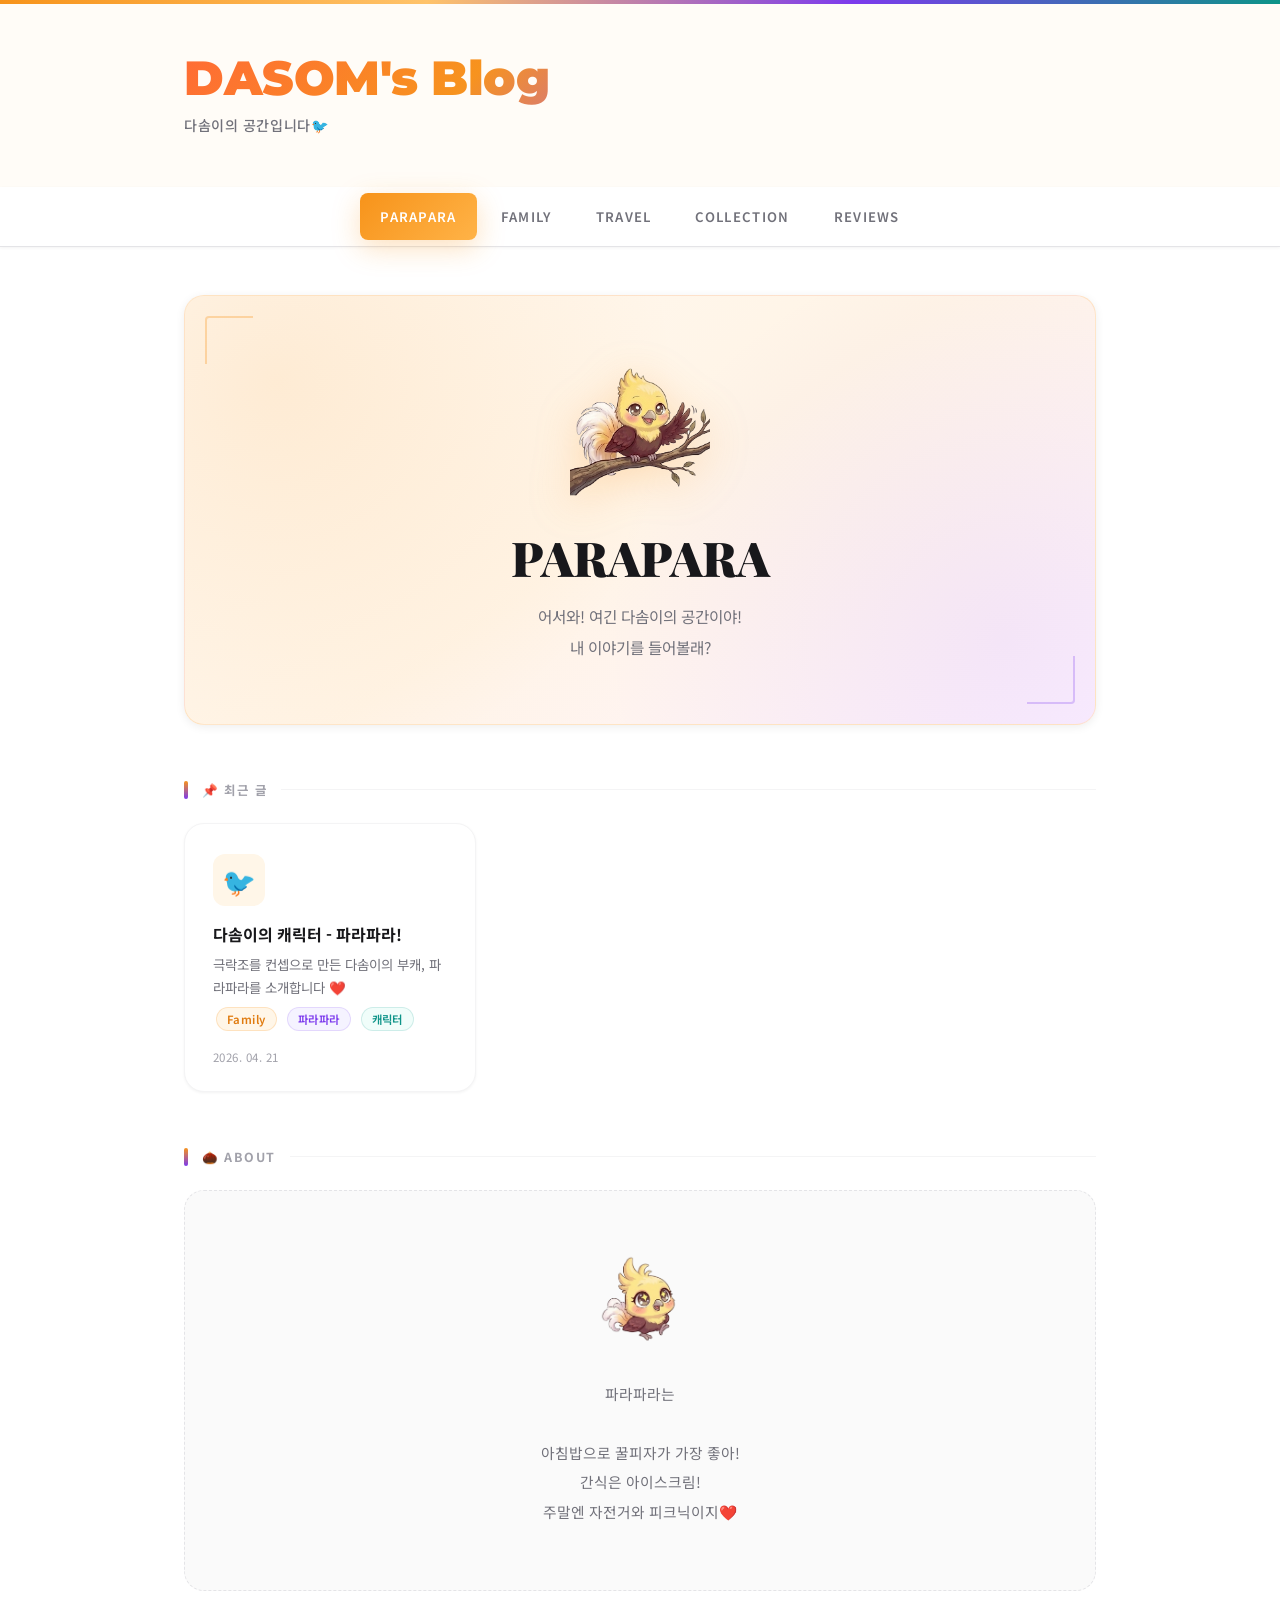
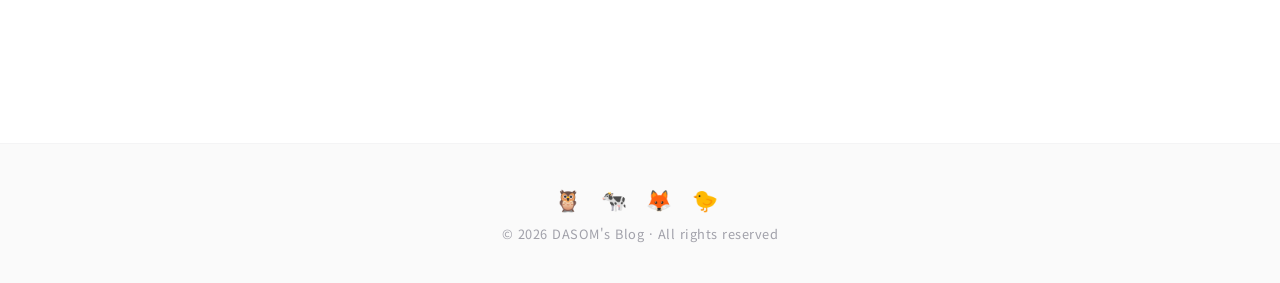
==== index.html @ f9f61c28 "Add files via upload" ====
<!DOCTYPE html>
<html lang="ko">
<head>
  <meta charset="UTF-8" />
  <meta name="viewport" content="width=device-width, initial-scale=1.0" />
  <title>PARAPARA — DASOM's Blog</title>
  <link rel="stylesheet" href="style.css" />
  <style>
    /* 코너 장식 애니메이션 */
    @keyframes cornerTL {
      from { top: calc(50% - 24px); left: calc(50% - 24px); opacity: 0; }
      10% { opacity: 1; }
      to   { top: 20px; left: 20px; opacity: 1; }
    }
    @keyframes cornerBR {
      from { bottom: calc(50% - 24px); right: calc(50% - 24px); opacity: 0; }
      10% { opacity: 1; }
      to   { bottom: 20px; right: 20px; opacity: 1; }
    }

    /* 콘텐츠 페이드인 */
    @keyframes heroFadeIn {
      from { opacity: 0; transform: translateY(14px); }
      to   { opacity: 1; transform: translateY(0); }
    }

    /* 좌상단 코너 오버라이드 */
    .hero::after {
      animation: cornerTL 0.9s cubic-bezier(.4,0,.2,1) forwards;
    }

    /* 우하단 코너 오버라이드 */
    .hero-corner-br {
      animation: cornerBR 0.9s cubic-bezier(.4,0,.2,1) forwards;
    }

    /* 콘텐츠 래퍼 */
    .hero-content {
      opacity: 0;
      animation: heroFadeIn 0.7s ease forwards;
      animation-delay: 1s;
      position: relative;
      z-index: 1;
    }
  </style>
</head>
<body>

  <header>
    <div class="header-inner">
      <div class="header-text">
        <div class="site-title">DASOM's Blog</div>
        <div class="site-subtitle">다솜이의 공간입니다🐦</div>
      </div>
    </div>
  </header>

  <nav>
    <ul>
      <li><a href="index.html" class="active">PARAPARA</a></li>
      <li><a href="family.html">Family</a></li>
      <li><a href="travel.html">Travel</a></li>
      <li><a href="collection.html">Collection</a></li>
      <li><a href="reviews.html">Reviews</a></li>
    </ul>
  </nav>

  <div class="page-wrap">

    <div class="deco-strip">✦ ✦ ✦ ✦ ✦</div>

    <div class="hero"><div class="hero-corner-br"></div>
      <div class="hero-content">
        <div class="hero-icon"><img src="dasom.png" alt="다솜" style="width:140px;height:auto;object-fit:contain;" /></div>
        <h1>PARAPARA</h1>
        <p>
          어서와! 여긴 다솜이의 공간이야!<br />
          내 이야기를 들어볼래?
        </p>
      </div>
    </div>

    <!-- Recent Posts -->
    <div class="section-title">📌 최근 글</div>
    <div class="card-grid">
      <a href="posts/parapara-character.html" style="text-decoration:none;color:inherit;">
        <div class="card">
          <div class="card-icon">🐦</div>
          <h3>다솜이의 캐릭터 - 파라파라!</h3>
          <p>극락조를 컨셉으로 만든 다솜이의 부캐, 파라파라를 소개합니다 ❤️</p>
          <div>
            <span class="tag">Family</span>
            <span class="tag">파라파라</span>
            <span class="tag">캐릭터</span>
          </div>
          <div class="card-date">2026. 04. 21</div>
        </div>
      </a>


    </div>

    <!-- About -->
    <div class="section-title">🌰 About</div>
    <div class="empty-state">
      <div class="empty-icon"><img src="banjjak.png" alt="파라파라" style="width:80px;height:auto;object-fit:contain;" /></div>
      <p>
        파라파라는<br /><br />
        아침밥으로 꿀피자가 가장 좋아!<br />
        간식은 아이스크림!<br />
        주말엔 자전거와 피크닉이지❤️
      </p>
    </div>

  </div>

  <footer>
    <div class="footer-deco">🦉 🐄 🦊 🐤</div>
    © 2026 DASOM's Blog · All rights reserved
  </footer>

</body>
</html>
---- style.css ----
@import url('https://fonts.googleapis.com/css2?family=Noto+Sans+KR:wght@300;400;500;700;900&family=Montserrat:wght@700;900&family=Playfair+Display:wght@700;900&display=swap');

*, *::before, *::after { box-sizing: border-box; margin: 0; padding: 0; }

:root {
  --orange:      #f7931a;
  --orange-dk:   #e07b0f;
  --orange-lt:   #fff6e8;
  --orange-glow: rgba(247,147,26,.15);
  --purple:      #7c3aed;
  --purple-lt:   #f5f3ff;
  --teal:        #0d9488;
  --teal-lt:     #f0fdfa;
  --rose:        #f43f5e;
  --rose-lt:     #fff1f3;
  --blue:        #3b82f6;
  --blue-lt:     #eff6ff;

  --text:        #18181b;
  --text-2:      #3f3f46;
  --text-3:      #71717a;
  --text-4:      #a1a1aa;

  --bg:          #ffffff;
  --surface:     #fafafa;
  --surface-warm:#fffcf7;
  --border:      #e4e4e7;
  --border-lt:   #f4f4f5;

  --r:           20px;
  --r-sm:        12px;
  --r-xs:        8px;

  --sh-xs:  0 1px 3px rgba(0,0,0,.05);
  --sh-sm:  0 2px 10px rgba(0,0,0,.07);
  --sh-md:  0 8px 30px rgba(0,0,0,.09);
  --sh-lg:  0 24px 64px rgba(0,0,0,.11);
  --sh-or:  0 8px 28px rgba(247,147,26,.28);
}

html { scroll-behavior: smooth; }

body {
  font-family: 'Noto Sans KR', sans-serif;
  background: var(--bg);
  color: var(--text);
  min-height: 100vh;
  -webkit-font-smoothing: antialiased;
}

/* ══════════════════════════════════════
   HEADER
══════════════════════════════════════ */
header {
  background: var(--surface-warm);
  padding: 0;
  position: relative;
  overflow: hidden;
}

/* 상단 얇은 그라디언트 바 */
header::before {
  content: '';
  display: block;
  height: 4px;
  background: linear-gradient(90deg, var(--orange), #ffc36a, var(--purple), var(--teal));
}

.header-inner {
  max-width: 960px;
  margin: 0 auto;
  padding: 48px 24px 52px;
  display: flex;
  align-items: center;
  justify-content: space-between;
  gap: 32px;
  position: relative;
}

/* 헤더 배경 이미지 */
.header-img {
  position: absolute;
  right: 32px;
  top: 50%;
  transform: translateY(-50%);
  height: 120px;
  width: auto;
  opacity: .55;
  pointer-events: none;
  border-radius: 8px;
  object-fit: contain;
}

.header-text { z-index: 1; }

@keyframes gradientSweep {
  0%   { background-position: 0% 50%; }
  50%  { background-position: 100% 50%; }
  100% { background-position: 0% 50%; }
}

.site-title {
  font-family: 'Montserrat', 'Noto Sans KR', sans-serif;
  font-size: clamp(1.9rem, 4.5vw, 3rem);
  font-weight: 900;
  letter-spacing: -.01em;
  line-height: 1.1;
  background: linear-gradient(135deg, #ff6b35, #f7931e, #a855f7, #ec4899, #ff6b35);
  background-size: 300% 300%;
  -webkit-background-clip: text;
  -webkit-text-fill-color: transparent;
  background-clip: text;
  animation: gradientSweep 10s ease infinite;
}

.site-title span {
  background: inherit;
  -webkit-background-clip: text;
  -webkit-text-fill-color: transparent;
  background-clip: text;
}

.site-subtitle {
  font-size: .88rem;
  font-weight: 500;
  color: var(--text-3);
  margin-top: 10px;
  letter-spacing: .04em;
  font-style: normal;
}

.header-badge {
  display: flex;
  align-items: center;
  gap: 8px;
  background: var(--orange-lt);
  border: 1.5px solid rgba(247,147,26,.25);
  border-radius: 40px;
  padding: 8px 18px;
  font-size: .8rem;
  font-weight: 700;
  color: var(--orange-dk);
  letter-spacing: .06em;
  white-space: nowrap;
  flex-shrink: 0;
  z-index: 1;
}

.header-deco { display: none; }

/* ══════════════════════════════════════
   NAV  ← 변경 없음
══════════════════════════════════════ */
nav {
  background: var(--bg);
  border-bottom: 1px solid var(--border);
  position: sticky;
  top: 0;
  z-index: 100;
  box-shadow: var(--sh-xs);
}

nav ul {
  list-style: none;
  display: flex;
  justify-content: center;
  flex-wrap: wrap;
  max-width: 960px;
  margin: 0 auto;
  padding: 0 12px;
  gap: 4px;
}

nav ul li a {
  display: block;
  padding: 14px 20px;
  text-decoration: none;
  font-size: .82rem;
  font-weight: 600;
  color: var(--text-3);
  letter-spacing: .10em;
  text-transform: uppercase;
  border-radius: var(--r-xs);
  margin: 6px 0;
  transition: color .2s, background .2s;
}

nav ul li a:hover {
  color: var(--orange);
  background: var(--orange-glow);
}

nav ul li a.active {
  color: #fff;
  background: linear-gradient(135deg, var(--orange), #ffb347);
  box-shadow: var(--sh-or);
}

/* ══════════════════════════════════════
   LAYOUT
══════════════════════════════════════ */
.page-wrap {
  max-width: 960px;
  margin: 0 auto;
  padding: 48px 24px 96px;
}

.deco-strip { display: none; }

/* ══════════════════════════════════════
   HERO
══════════════════════════════════════ */
.hero {
  border-radius: var(--r);
  padding: 64px 48px 60px;
  margin-bottom: 56px;
  text-align: center;
  position: relative;
  overflow: hidden;
  background: linear-gradient(145deg, #fff9f1 0%, #fff4e6 50%, #fef3ff 100%);
  border: 1px solid rgba(247,147,26,.18);
  box-shadow: var(--sh-sm);
}

.hero::before {
  content: '';
  position: absolute;
  inset: 0;
  background:
    radial-gradient(circle at 10% 20%, rgba(247,147,26,.12) 0%, transparent 45%),
    radial-gradient(circle at 90% 80%, rgba(124,58,237,.08) 0%, transparent 45%);
  pointer-events: none;
}

/* 좌상단 장식 선 */
.hero::after {
  content: '';
  position: absolute;
  top: 20px; left: 20px;
  width: 48px; height: 48px;
  border-top: 2px solid rgba(247,147,26,.3);
  border-left: 2px solid rgba(247,147,26,.3);
  border-radius: 4px 0 0 0;
}

.hero-corner-br {
  position: absolute;
  bottom: 20px; right: 20px;
  width: 48px; height: 48px;
  border-bottom: 2px solid rgba(124,58,237,.25);
  border-right: 2px solid rgba(124,58,237,.25);
  border-radius: 0 0 4px 0;
}

.hero-icon {
  font-size: 5.5rem;
  line-height: 1;
  margin-bottom: 20px;
  display: block;
  position: relative;
  z-index: 1;
  filter: drop-shadow(0 8px 20px rgba(247,147,26,.25));
}

.hero h1 {
  font-family: 'Playfair Display', 'Noto Sans KR', serif;
  font-size: clamp(2rem, 5vw, 3rem);
  font-weight: 900;
  color: var(--text);
  margin-bottom: 16px;
  line-height: 1.15;
  position: relative;
  z-index: 1;
}

.hero p {
  font-size: .98rem;
  color: var(--text-3);
  line-height: 2;
  max-width: 440px;
  margin: 0 auto;
  position: relative;
  z-index: 1;
}

/* ══════════════════════════════════════
   SECTION TITLE
══════════════════════════════════════ */
.section-title {
  font-size: .78rem;
  font-weight: 700;
  color: var(--text-4);
  letter-spacing: .14em;
  text-transform: uppercase;
  display: flex;
  align-items: center;
  gap: 14px;
  margin-bottom: 24px;
}

.section-title::before {
  content: '';
  width: 4px; height: 18px;
  background: linear-gradient(to bottom, var(--orange), var(--purple));
  border-radius: 4px;
  flex-shrink: 0;
}

.section-title::after {
  content: '';
  flex: 1;
  height: 1px;
  background: var(--border-lt);
}

/* ══════════════════════════════════════
   CARD GRID
══════════════════════════════════════ */
.card-grid {
  display: grid;
  grid-template-columns: repeat(auto-fill, minmax(272px, 1fr));
  gap: 18px;
  margin-bottom: 56px;
}

/* 카드 컬러 팔레트 */
.card-colors {
  --c1: var(--orange);   --c1-lt: var(--orange-lt);
  --c2: var(--purple);   --c2-lt: var(--purple-lt);
  --c3: var(--teal);     --c3-lt: var(--teal-lt);
  --c4: var(--blue);     --c4-lt: var(--blue-lt);
  --c5: var(--rose);     --c5-lt: var(--rose-lt);
}

.card {
  background: var(--bg);
  border-radius: var(--r);
  padding: 30px 28px 26px;
  border: 1px solid var(--border-lt);
  box-shadow: var(--sh-xs);
  transition: transform .28s cubic-bezier(.34,1.4,.64,1), box-shadow .28s;
  cursor: pointer;
  position: relative;
  overflow: hidden;
}

.card:hover {
  transform: translateY(-7px);
  box-shadow: var(--sh-md);
  border-color: var(--border);
}

/* 카드별 아이콘 배경 색상 */
.card:nth-child(1) .card-icon { background: var(--orange-lt); }
.card:nth-child(2) .card-icon { background: var(--purple-lt); }
.card:nth-child(3) .card-icon { background: var(--teal-lt); }
.card:nth-child(4) .card-icon { background: var(--blue-lt); }
.card:nth-child(5) .card-icon { background: var(--rose-lt); }
.card:nth-child(6) .card-icon { background: var(--orange-lt); }

.card-icon {
  font-size: 1.7rem;
  width: 52px; height: 52px;
  border-radius: var(--r-sm);
  display: flex;
  align-items: center;
  justify-content: center;
  margin-bottom: 18px;
  background: var(--surface);
  flex-shrink: 0;
}

.card h3 {
  font-size: 1rem;
  font-weight: 700;
  color: var(--text);
  margin-bottom: 8px;
  line-height: 1.3;
}

.card p {
  font-size: .84rem;
  color: var(--text-3);
  line-height: 1.75;
}

.card-date {
  font-size: .72rem;
  color: var(--text-4);
  margin-top: 18px;
  letter-spacing: .04em;
}

/* ══════════════════════════════════════
   TAGS
══════════════════════════════════════ */
.tag {
  display: inline-block;
  font-size: .71rem;
  font-weight: 600;
  padding: 3px 10px;
  border-radius: 20px;
  margin: 7px 3px 0;
  letter-spacing: .04em;
  border: 1px solid transparent;
}

.tag:nth-child(1) { background: var(--orange-lt); color: var(--orange-dk); border-color: rgba(247,147,26,.2); }
.tag:nth-child(2) { background: var(--purple-lt);  color: var(--purple);   border-color: rgba(124,58,237,.15); }
.tag:nth-child(3) { background: var(--teal-lt);    color: var(--teal);     border-color: rgba(13,148,136,.15); }
.tag:nth-child(4) { background: var(--blue-lt);    color: var(--blue);     border-color: rgba(59,130,246,.15); }

/* ══════════════════════════════════════
   EMPTY STATE
══════════════════════════════════════ */
.empty-state {
  background: var(--surface);
  border: 1.5px dashed var(--border);
  border-radius: var(--r);
  padding: 64px 32px;
  text-align: center;
  margin-bottom: 56px;
}

.empty-state .empty-icon {
  font-size: 3.8rem;
  display: block;
  margin-bottom: 16px;
}

.empty-state p {
  font-size: .92rem;
  color: var(--text-3);
  line-height: 2;
}

/* ══════════════════════════════════════
   GUESTBOOK
══════════════════════════════════════ */
.gb-stats {
  display: grid;
  grid-template-columns: repeat(3, 1fr);
  gap: 0;
  background: var(--bg);
  border: 1px solid var(--border-lt);
  border-radius: var(--r);
  margin-bottom: 32px;
  overflow: hidden;
  box-shadow: var(--sh-sm);
}

.gb-stat-item {
  padding: 28px 20px;
  text-align: center;
  border-right: 1px solid var(--border-lt);
  position: relative;
}

.gb-stat-item:last-child { border-right: none; }

.gb-stat-item::after {
  content: '';
  position: absolute;
  top: 0; left: 20%; right: 20%;
  height: 3px;
  border-radius: 0 0 4px 4px;
}

.gb-stat-item:nth-child(1)::after { background: var(--orange); }
.gb-stat-item:nth-child(2)::after { background: var(--purple); }
.gb-stat-item:nth-child(3)::after { background: var(--teal); }

.gb-stat-num {
  font-family: 'Montserrat', sans-serif;
  font-size: 2.4rem;
  font-weight: 900;
  color: var(--text);
  line-height: 1;
}

.gb-stat-label {
  font-size: .73rem;
  font-weight: 600;
  color: var(--text-4);
  margin-top: 6px;
  letter-spacing: .08em;
  text-transform: uppercase;
}

.gb-form {
  background: var(--bg);
  border-radius: var(--r);
  padding: 36px 40px;
  margin-bottom: 40px;
  border: 1px solid var(--border-lt);
  box-shadow: var(--sh-sm);
}

.gb-form h2 {
  font-size: 1.05rem;
  font-weight: 700;
  color: var(--text);
  margin-bottom: 24px;
  display: flex;
  align-items: center;
  gap: 10px;
}

.form-row {
  display: flex;
  gap: 16px;
  flex-wrap: wrap;
}

.form-row .form-group { flex: 1; min-width: 160px; }

.form-group {
  display: flex;
  flex-direction: column;
  gap: 6px;
  margin-bottom: 16px;
}

.form-group label {
  font-size: .74rem;
  font-weight: 700;
  color: var(--text-3);
  letter-spacing: .08em;
  text-transform: uppercase;
}

.form-group input,
.form-group textarea {
  background: var(--surface);
  border: 1.5px solid var(--border);
  border-radius: var(--r-sm);
  padding: 11px 16px;
  font-family: 'Noto Sans KR', sans-serif;
  font-size: .88rem;
  color: var(--text);
  outline: none;
  transition: border-color .2s, box-shadow .2s, background .2s;
  resize: vertical;
}

.form-group input:focus,
.form-group textarea:focus {
  border-color: var(--orange);
  background: var(--bg);
  box-shadow: 0 0 0 3px var(--orange-glow);
}

.btn {
  display: inline-flex;
  align-items: center;
  gap: 8px;
  background: var(--text);
  color: #fff;
  border: none;
  border-radius: var(--r-sm);
  padding: 12px 28px;
  font-family: 'Noto Sans KR', sans-serif;
  font-size: .86rem;
  font-weight: 700;
  cursor: pointer;
  letter-spacing: .04em;
  transition: background .2s, transform .15s, box-shadow .2s;
}

.btn:hover {
  background: var(--orange);
  box-shadow: var(--sh-or);
  transform: translateY(-2px);
}

.btn:active { transform: translateY(0); }

.gb-entries {
  display: flex;
  flex-direction: column;
  gap: 14px;
  margin-bottom: 48px;
}

.gb-entry {
  background: var(--bg);
  border: 1px solid var(--border-lt);
  border-radius: var(--r-sm);
  padding: 22px 26px;
  box-shadow: var(--sh-xs);
  transition: box-shadow .2s, border-color .2s;
}

.gb-entry:hover {
  box-shadow: var(--sh-sm);
  border-color: var(--border);
}

.gb-entry-header {
  display: flex;
  align-items: center;
  gap: 12px;
  margin-bottom: 12px;
}

.gb-avatar {
  width: 40px; height: 40px;
  border-radius: 50%;
  background: var(--surface);
  border: 1.5px solid var(--border-lt);
  display: flex; align-items: center; justify-content: center;
  font-size: 1.25rem;
  flex-shrink: 0;
}

.gb-name {
  font-weight: 700;
  font-size: .9rem;
  color: var(--text);
}

.gb-meta {
  font-size: .74rem;
  color: var(--text-4);
  margin-top: 2px;
}

.gb-entry-body {
  font-size: .89rem;
  color: var(--text-2);
  line-height: 1.85;
}

/* ══════════════════════════════════════
   FOOTER
══════════════════════════════════════ */
footer {
  background: var(--surface);
  border-top: 1px solid var(--border-lt);
  text-align: center;
  padding: 40px 20px;
  font-size: .8rem;
  color: var(--text-4);
  letter-spacing: .04em;
}

.footer-deco {
  font-size: 1.3rem;
  letter-spacing: .35em;
  margin-bottom: 10px;
  display: block;
}

/* ══════════════════════════════════════
   POST PAGE
══════════════════════════════════════ */

/* 뒤로가기 버튼 */
.post-back {
  display: inline-flex;
  align-items: center;
  gap: 7px;
  font-size: .8rem;
  font-weight: 700;
  color: var(--text-3);
  text-decoration: none;
  letter-spacing: .06em;
  text-transform: uppercase;
  margin-bottom: 28px;
  transition: color .2s;
}
.post-back:hover { color: var(--orange); }
.post-back::before { content: '←'; font-size: 1rem; }

/* 포스트 헤더 */
.post-header {
  margin-bottom: 36px;
}

.post-category {
  display: inline-block;
  font-size: .72rem;
  font-weight: 700;
  color: var(--orange-dk);
  background: var(--orange-lt);
  border: 1px solid rgba(247,147,26,.2);
  border-radius: 20px;
  padding: 4px 12px;
  letter-spacing: .08em;
  text-transform: uppercase;
  margin-bottom: 14px;
}

.post-title {
  font-family: 'Playfair Display', 'Noto Sans KR', serif;
  font-size: clamp(1.7rem, 4vw, 2.6rem);
  font-weight: 900;
  color: var(--text);
  line-height: 1.25;
  margin-bottom: 18px;
  word-break: keep-all;
}

.post-meta {
  display: flex;
  align-items: center;
  gap: 16px;
  flex-wrap: wrap;
  font-size: .8rem;
  color: var(--text-4);
}

.post-meta-item {
  display: flex;
  align-items: center;
  gap: 5px;
}

.post-meta-divider {
  width: 3px; height: 3px;
  border-radius: 50%;
  background: var(--border);
}

/* 대표 이미지 */
.post-thumbnail {
  width: 100%;
  max-height: 480px;
  object-fit: cover;
  border-radius: var(--r);
  margin-bottom: 40px;
  display: block;
  box-shadow: var(--sh-md);
}

/* 본문 */
.post-body {
  font-size: 1rem;
  line-height: 2;
  color: var(--text-2);
  word-break: keep-all;
  max-width: 720px;
  margin: 0 auto 56px;
}

.post-body h2 {
  font-family: 'Playfair Display', 'Noto Sans KR', serif;
  font-size: 1.5rem;
  font-weight: 700;
  color: var(--text);
  margin: 48px 0 16px;
  padding-bottom: 10px;
  border-bottom: 2px solid var(--border-lt);
}

.post-body h3 {
  font-size: 1.1rem;
  font-weight: 700;
  color: var(--text);
  margin: 36px 0 12px;
}

.post-body p { margin-bottom: 20px; }

.post-body img {
  width: 100%;
  border-radius: var(--r-sm);
  margin: 28px 0;
  box-shadow: var(--sh-sm);
  display: block;
}

.post-body blockquote {
  border-left: 4px solid var(--orange);
  background: var(--orange-lt);
  border-radius: 0 var(--r-sm) var(--r-sm) 0;
  padding: 18px 24px;
  margin: 28px 0;
  color: var(--text-2);
  font-style: italic;
}

.post-body ul,
.post-body ol {
  padding-left: 24px;
  margin-bottom: 20px;
}

.post-body li { margin-bottom: 8px; }

.post-body strong { color: var(--text); font-weight: 700; }

.post-body a {
  color: var(--orange);
  text-decoration: underline;
  text-underline-offset: 3px;
}

/* 태그 영역 */
.post-tags {
  max-width: 720px;
  margin: 0 auto 40px;
  padding-top: 24px;
  border-top: 1px solid var(--border-lt);
}

.post-tags-label {
  font-size: .74rem;
  font-weight: 700;
  color: var(--text-4);
  letter-spacing: .1em;
  text-transform: uppercase;
  margin-bottom: 10px;
}

/* 이전/다음 포스트 */
.post-nav {
  display: grid;
  grid-template-columns: 1fr 1fr;
  gap: 16px;
  max-width: 720px;
  margin: 0 auto 56px;
}

.post-nav-item {
  background: var(--bg);
  border: 1px solid var(--border-lt);
  border-radius: var(--r-sm);
  padding: 20px 22px;
  text-decoration: none;
  transition: box-shadow .2s, border-color .2s, transform .2s;
  display: block;
}

.post-nav-item:hover {
  box-shadow: var(--sh-sm);
  border-color: var(--border);
  transform: translateY(-3px);
}

.post-nav-item.prev { text-align: left; }
.post-nav-item.next { text-align: right; }

.post-nav-label {
  font-size: .72rem;
  font-weight: 700;
  color: var(--text-4);
  letter-spacing: .1em;
  text-transform: uppercase;
  margin-bottom: 6px;
}

.post-nav-title {
  font-size: .88rem;
  font-weight: 600;
  color: var(--text-2);
  line-height: 1.4;
}

/* ══════════════════════════════════════
   RESPONSIVE
══════════════════════════════════════ */
@media (max-width: 640px) {
  .header-inner { flex-direction: column; align-items: flex-start; padding: 36px 20px 40px; gap: 16px; }
  .header-inner::before { display: none; }
  nav ul li a { padding: 10px 13px; font-size: .76rem; letter-spacing: .07em; }
  .hero { padding: 44px 24px 40px; }
  .gb-form { padding: 24px 20px; }
  .gb-stats { grid-template-columns: 1fr; }
  .gb-stat-item { border-right: none; border-bottom: 1px solid var(--border-lt); }
  .gb-stat-item:last-child { border-bottom: none; }
}
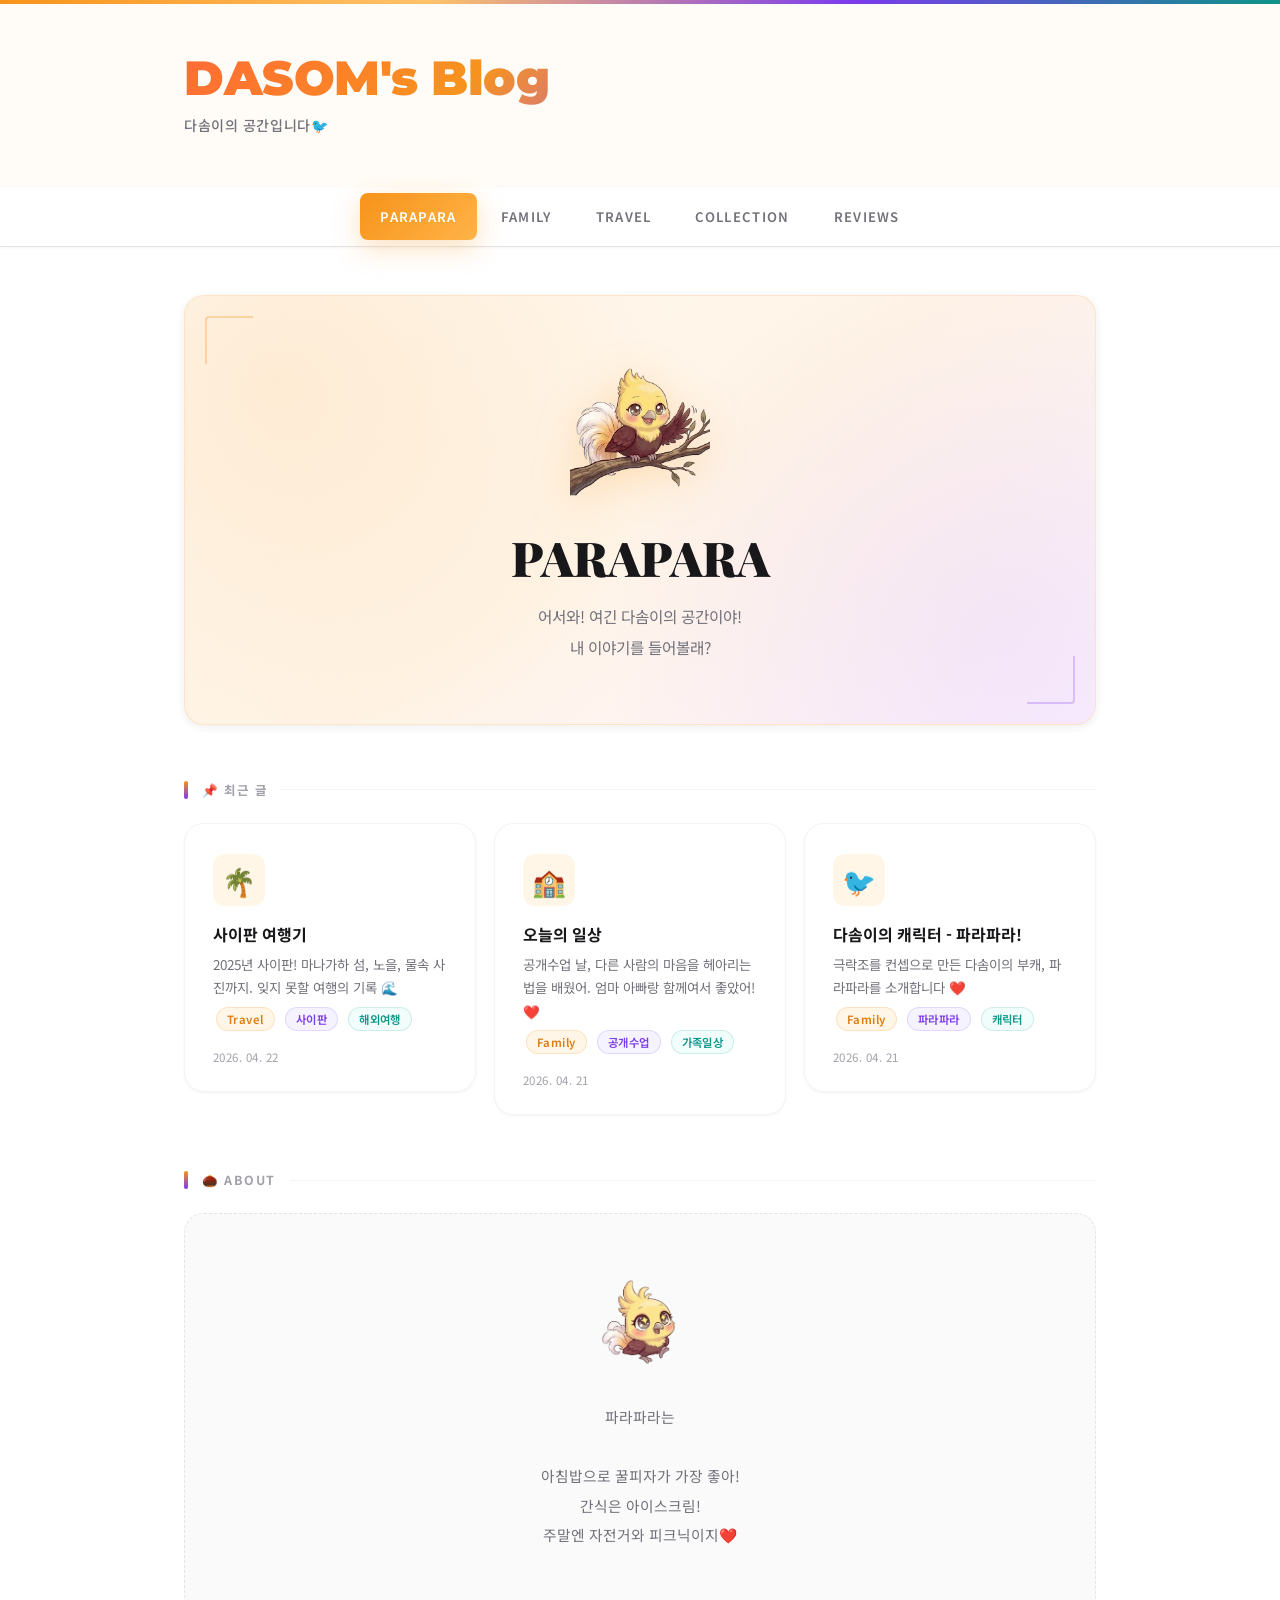
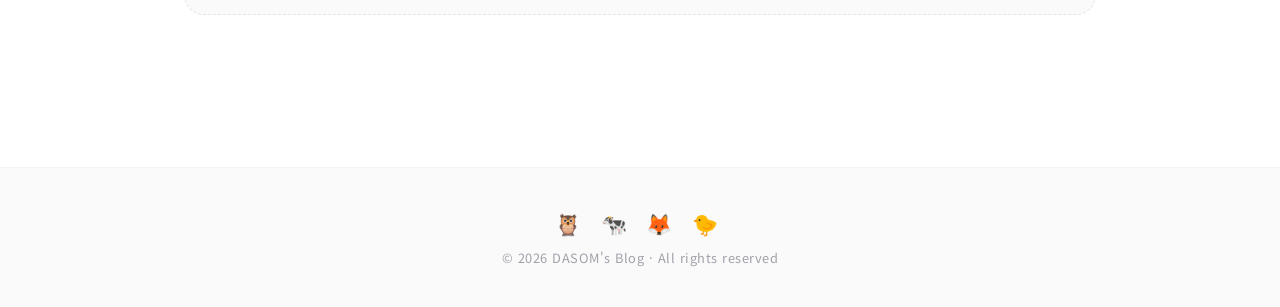
==== commit f724b45b: "Add files via upload" ====
--- a/index.html
+++ b/index.html
@@ -83,6 +83,34 @@
     <!-- Recent Posts -->
     <div class="section-title">📌 최근 글</div>
     <div class="card-grid">
+      <a href="posts/saipan-trip.html" style="text-decoration:none;color:inherit;">
+        <div class="card">
+          <div class="card-icon">🌴</div>
+          <h3>사이판 여행기</h3>
+          <p>2025년 사이판! 마나가하 섬, 노을, 물속 사진까지. 잊지 못할 여행의 기록 🌊</p>
+          <div>
+            <span class="tag">Travel</span>
+            <span class="tag">사이판</span>
+            <span class="tag">해외여행</span>
+          </div>
+          <div class="card-date">2026. 04. 22</div>
+        </div>
+      </a>
+
+      <a href="posts/daily-open-class.html" style="text-decoration:none;color:inherit;">
+        <div class="card">
+          <div class="card-icon">🏫</div>
+          <h3>오늘의 일상</h3>
+          <p>공개수업 날, 다른 사람의 마음을 헤아리는 법을 배웠어. 엄마 아빠랑 함께여서 좋았어! ❤️</p>
+          <div>
+            <span class="tag">Family</span>
+            <span class="tag">공개수업</span>
+            <span class="tag">가족일상</span>
+          </div>
+          <div class="card-date">2026. 04. 21</div>
+        </div>
+      </a>
+
       <a href="posts/parapara-character.html" style="text-decoration:none;color:inherit;">
         <div class="card">
           <div class="card-icon">🐦</div>
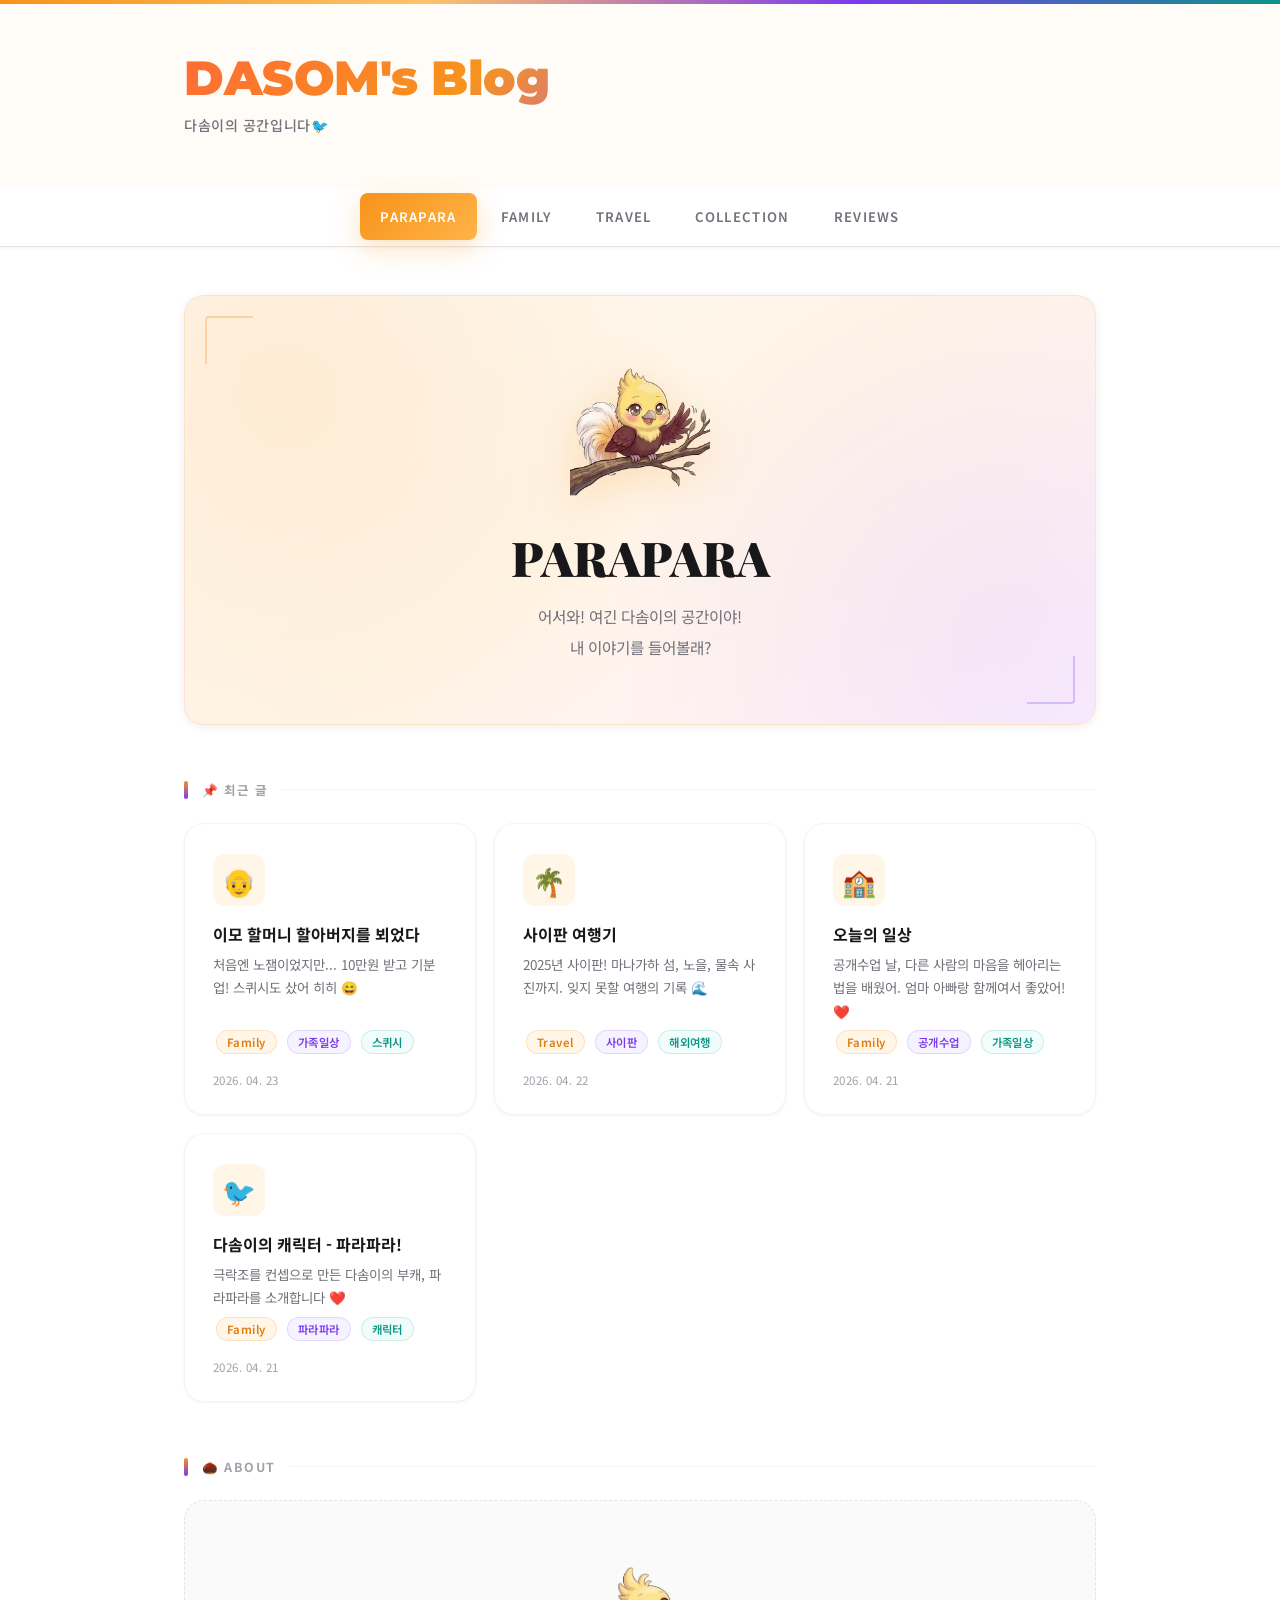
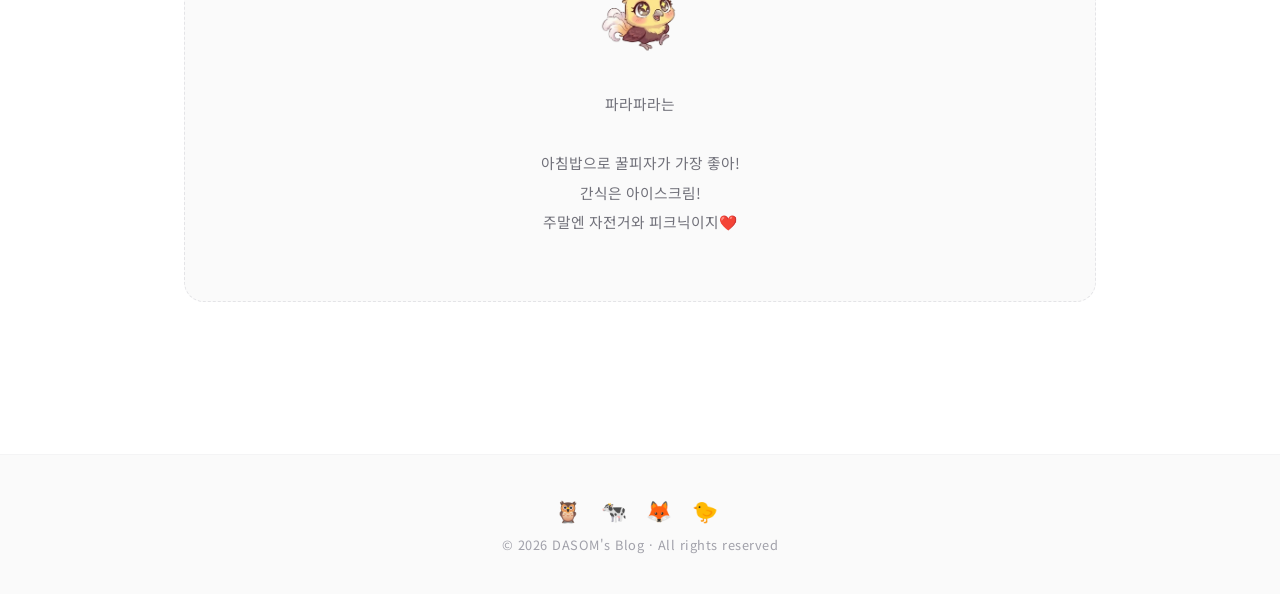
==== commit 6c16f061: "Add files via upload" ====
--- a/index.html
+++ b/index.html
@@ -83,6 +83,20 @@
     <!-- Recent Posts -->
     <div class="section-title">📌 최근 글</div>
     <div class="card-grid">
+      <a href="posts/daily-grandparents.html" style="text-decoration:none;color:inherit;">
+        <div class="card">
+          <div class="card-icon">👴</div>
+          <h3>이모 할머니 할아버지를 뵈었다</h3>
+          <p>처음엔 노잼이었지만... 10만원 받고 기분 업! 스퀴시도 샀어 히히 😄</p>
+          <div>
+            <span class="tag">Family</span>
+            <span class="tag">가족일상</span>
+            <span class="tag">스퀴시</span>
+          </div>
+          <div class="card-date">2026. 04. 23</div>
+        </div>
+      </a>
+
       <a href="posts/saipan-trip.html" style="text-decoration:none;color:inherit;">
         <div class="card">
           <div class="card-icon">🌴</div>
--- a/style.css
+++ b/style.css
@@ -320,6 +320,7 @@
   display: grid;
   grid-template-columns: repeat(auto-fill, minmax(272px, 1fr));
   gap: 18px;
+  align-items: stretch;
   margin-bottom: 56px;
 }
 
@@ -342,6 +343,14 @@
   cursor: pointer;
   position: relative;
   overflow: hidden;
+  height: 100%;
+  display: flex;
+  flex-direction: column;
+  box-sizing: border-box;
+}
+
+.card p {
+  flex: 1;
 }
 
 .card:hover {
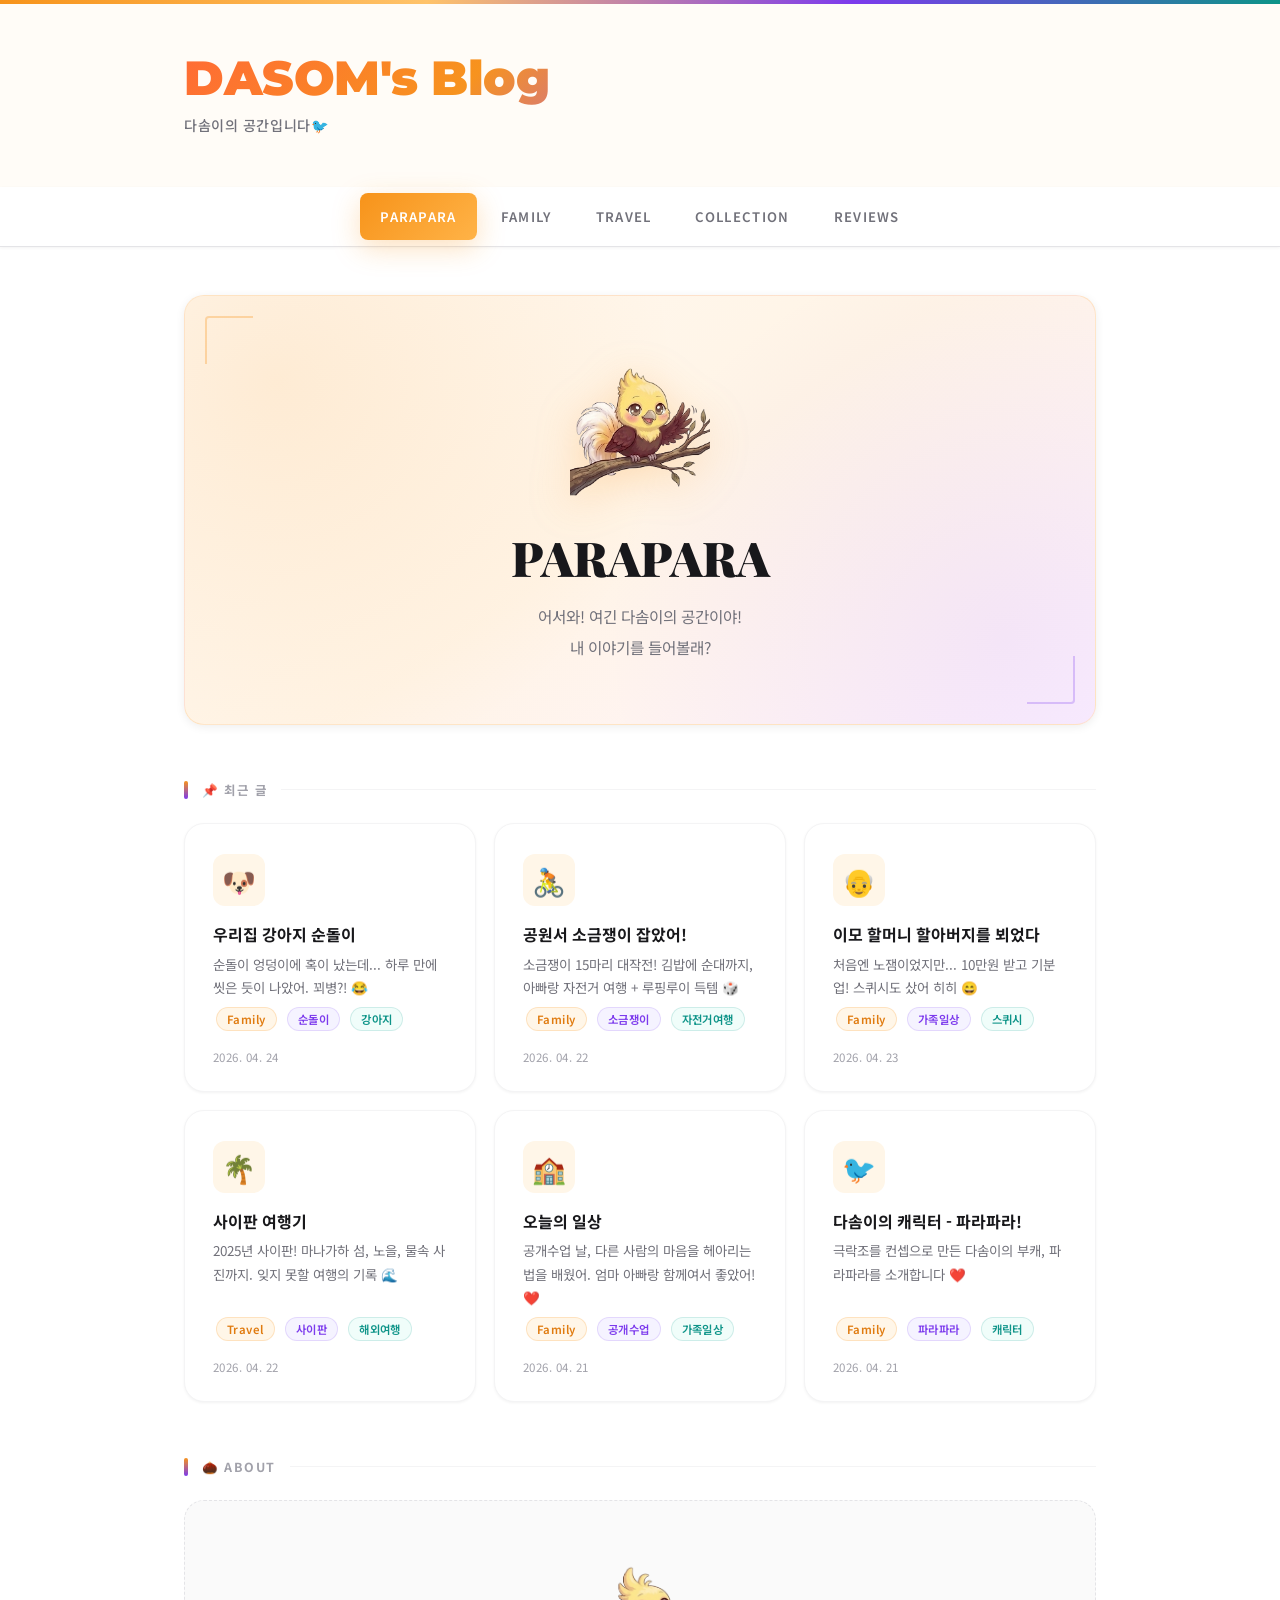
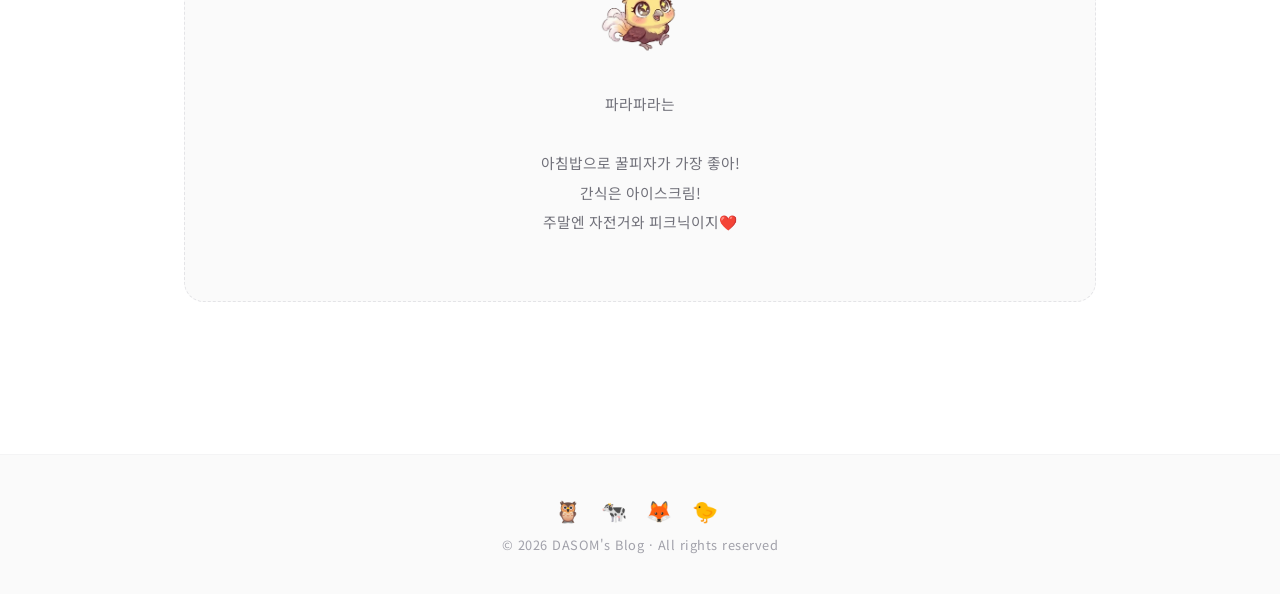
==== commit 467bf323: "Add files via upload" ====
--- a/index.html
+++ b/index.html
@@ -83,6 +83,34 @@
     <!-- Recent Posts -->
     <div class="section-title">📌 최근 글</div>
     <div class="card-grid">
+      <a href="posts/daily-soonddol.html" style="text-decoration:none;color:inherit;">
+        <div class="card">
+          <div class="card-icon">🐶</div>
+          <h3>우리집 강아지 순돌이</h3>
+          <p>순돌이 엉덩이에 혹이 났는데... 하루 만에 씻은 듯이 나았어. 꾀병?! 😂</p>
+          <div>
+            <span class="tag">Family</span>
+            <span class="tag">순돌이</span>
+            <span class="tag">강아지</span>
+          </div>
+          <div class="card-date">2026. 04. 24</div>
+        </div>
+      </a>
+
+      <a href="posts/daily-park-bike.html" style="text-decoration:none;color:inherit;">
+        <div class="card">
+          <div class="card-icon">🚴</div>
+          <h3>공원서 소금쟁이 잡았어!</h3>
+          <p>소금쟁이 15마리 대작전! 김밥에 순대까지, 아빠랑 자전거 여행 + 루핑루이 득템 🎲</p>
+          <div>
+            <span class="tag">Family</span>
+            <span class="tag">소금쟁이</span>
+            <span class="tag">자전거여행</span>
+          </div>
+          <div class="card-date">2026. 04. 22</div>
+        </div>
+      </a>
+
       <a href="posts/daily-grandparents.html" style="text-decoration:none;color:inherit;">
         <div class="card">
           <div class="card-icon">👴</div>
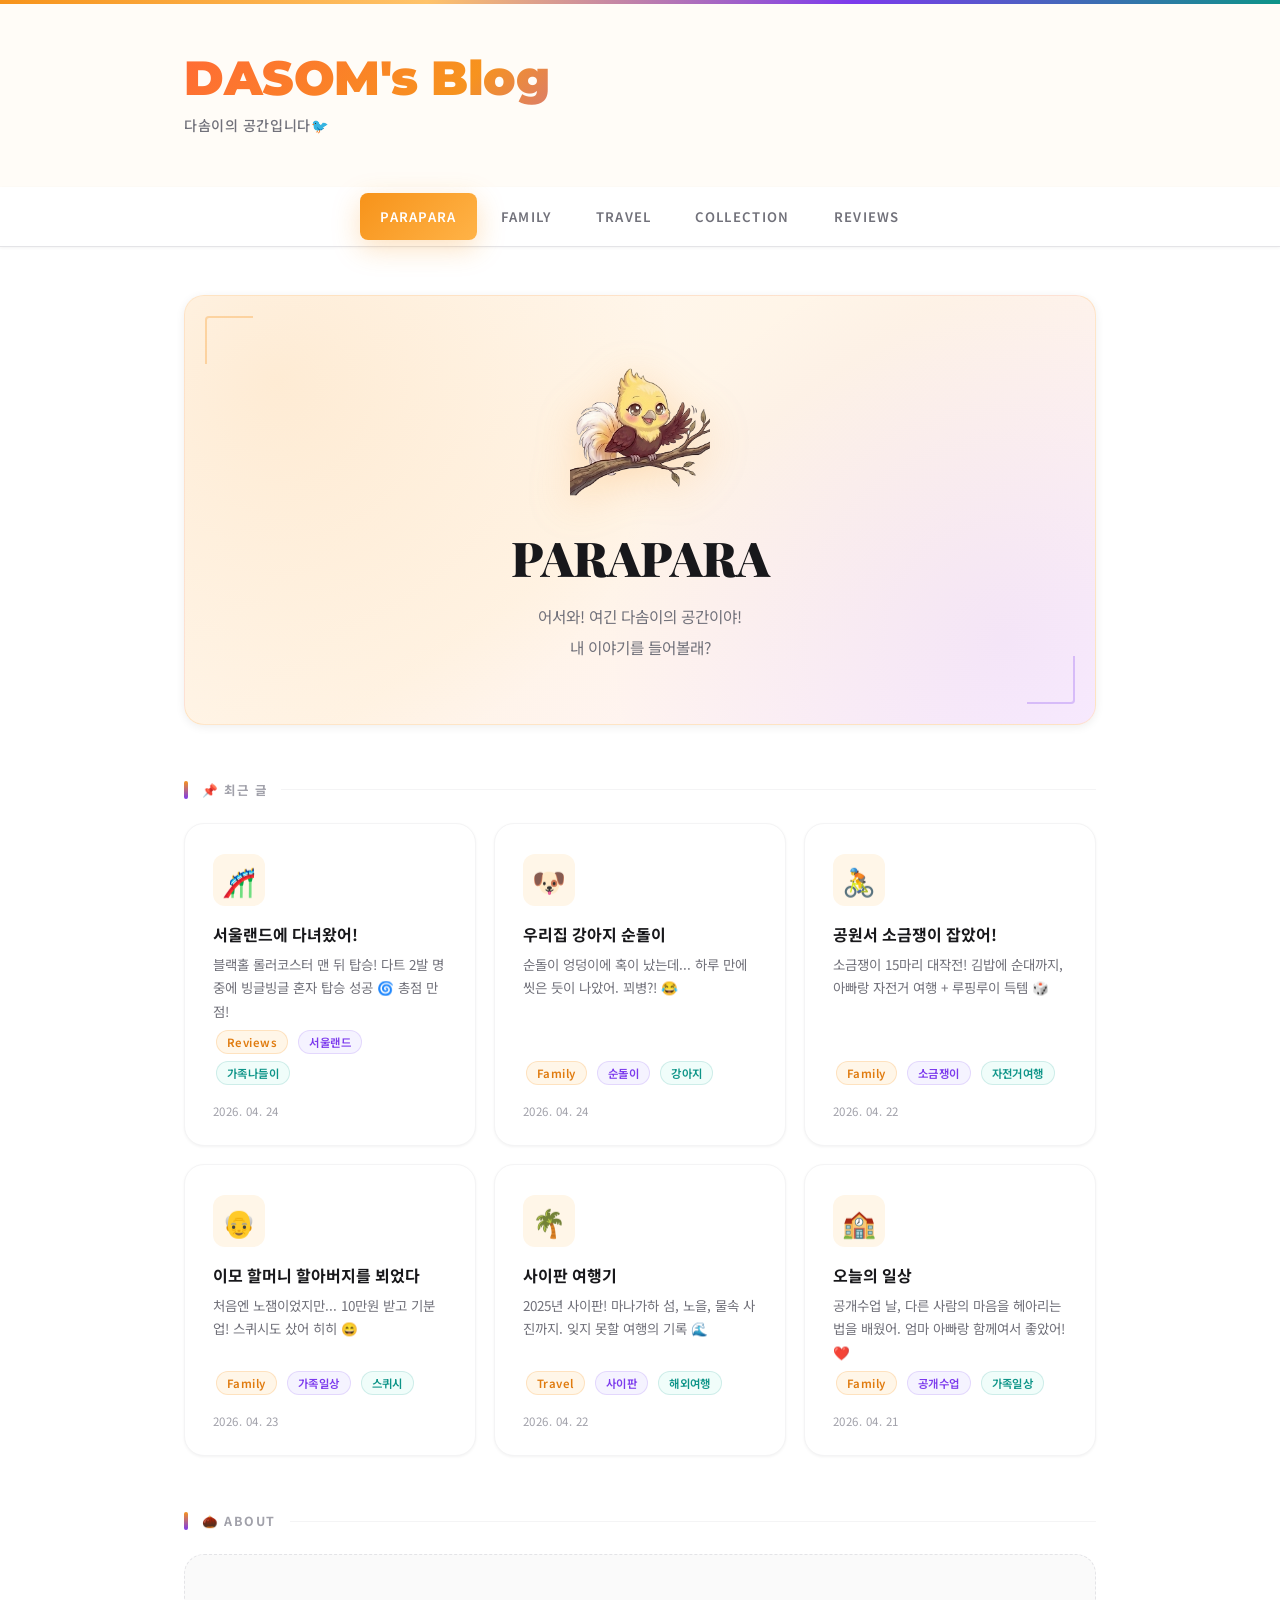
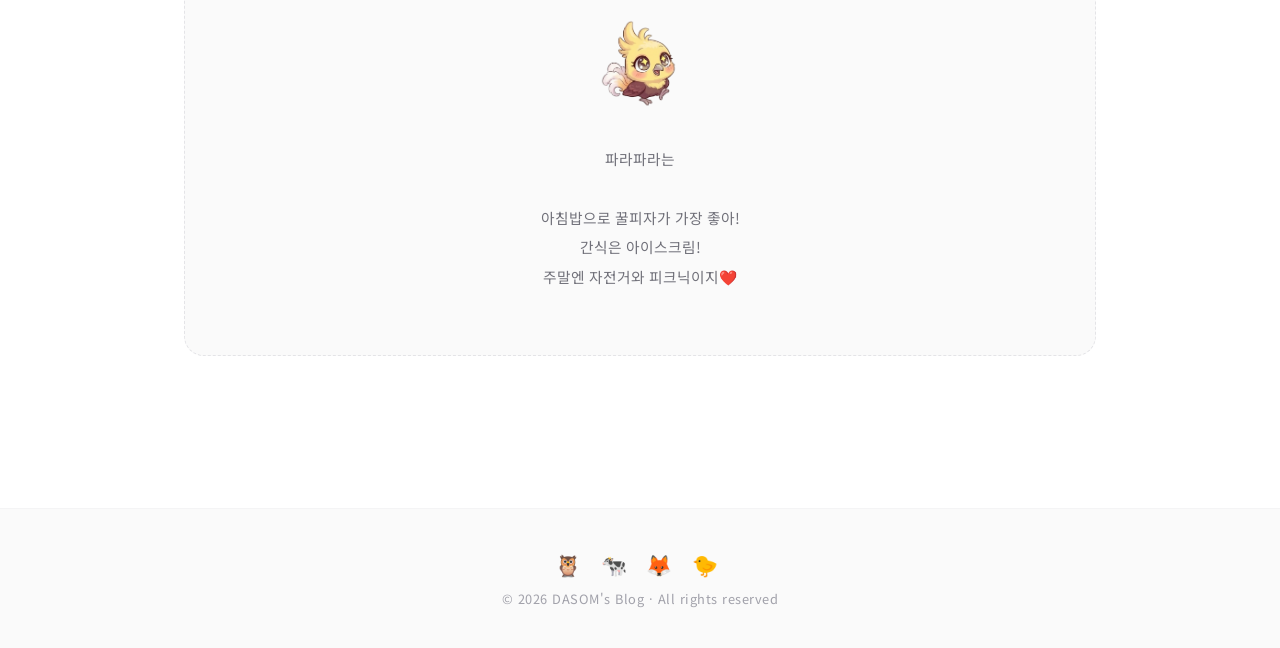
==== commit a192ea4b: "Add files via upload" ====
--- a/index.html
+++ b/index.html
@@ -83,6 +83,20 @@
     <!-- Recent Posts -->
     <div class="section-title">📌 최근 글</div>
     <div class="card-grid">
+      <a href="posts/review-seoulland.html" style="text-decoration:none;color:inherit;">
+        <div class="card">
+          <div class="card-icon">🎢</div>
+          <h3>서울랜드에 다녀왔어!</h3>
+          <p>블랙홀 롤러코스터 맨 뒤 탑승! 다트 2발 명중에 빙글빙글 혼자 탑승 성공 🌀 총점 만점!</p>
+          <div>
+            <span class="tag">Reviews</span>
+            <span class="tag">서울랜드</span>
+            <span class="tag">가족나들이</span>
+          </div>
+          <div class="card-date">2026. 04. 24</div>
+        </div>
+      </a>
+
       <a href="posts/daily-soonddol.html" style="text-decoration:none;color:inherit;">
         <div class="card">
           <div class="card-icon">🐶</div>
@@ -153,19 +167,6 @@
         </div>
       </a>
 
-      <a href="posts/parapara-character.html" style="text-decoration:none;color:inherit;">
-        <div class="card">
-          <div class="card-icon">🐦</div>
-          <h3>다솜이의 캐릭터 - 파라파라!</h3>
-          <p>극락조를 컨셉으로 만든 다솜이의 부캐, 파라파라를 소개합니다 ❤️</p>
-          <div>
-            <span class="tag">Family</span>
-            <span class="tag">파라파라</span>
-            <span class="tag">캐릭터</span>
-          </div>
-          <div class="card-date">2026. 04. 21</div>
-        </div>
-      </a>
 
 
     </div>
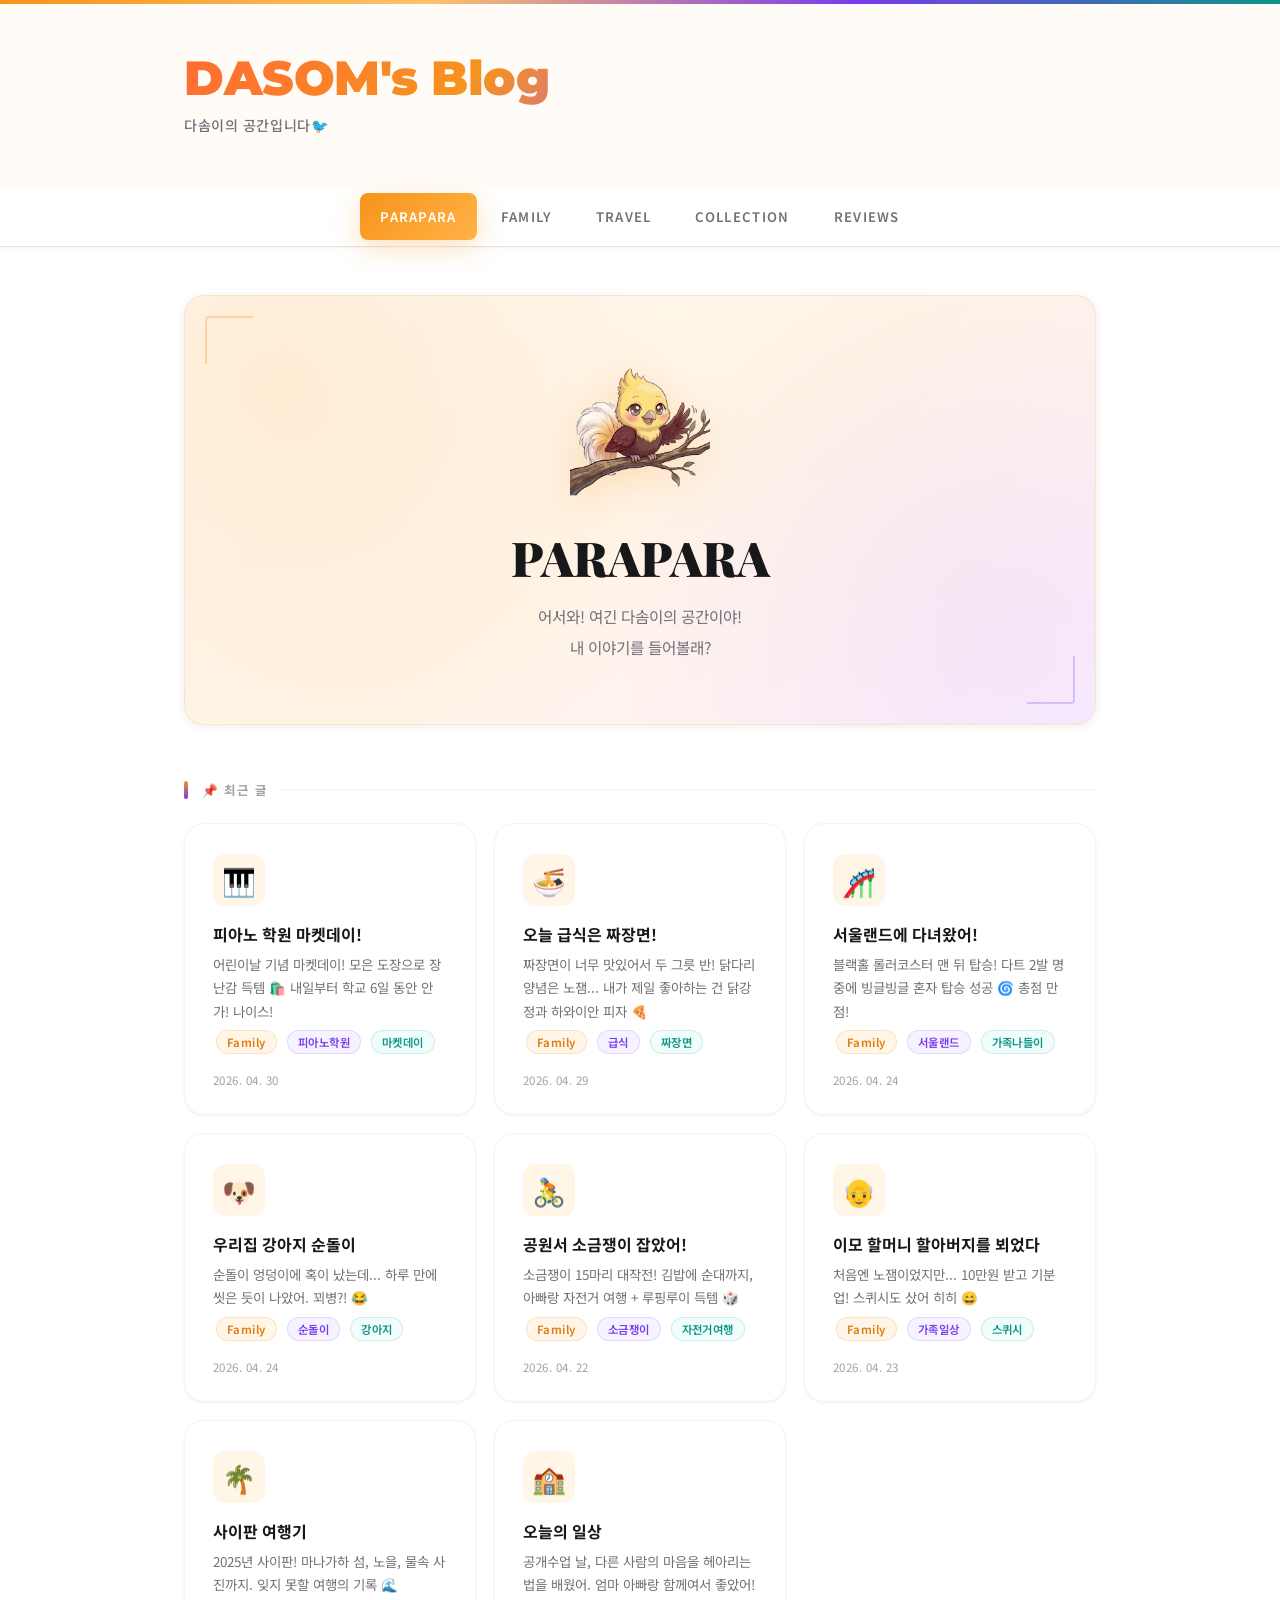
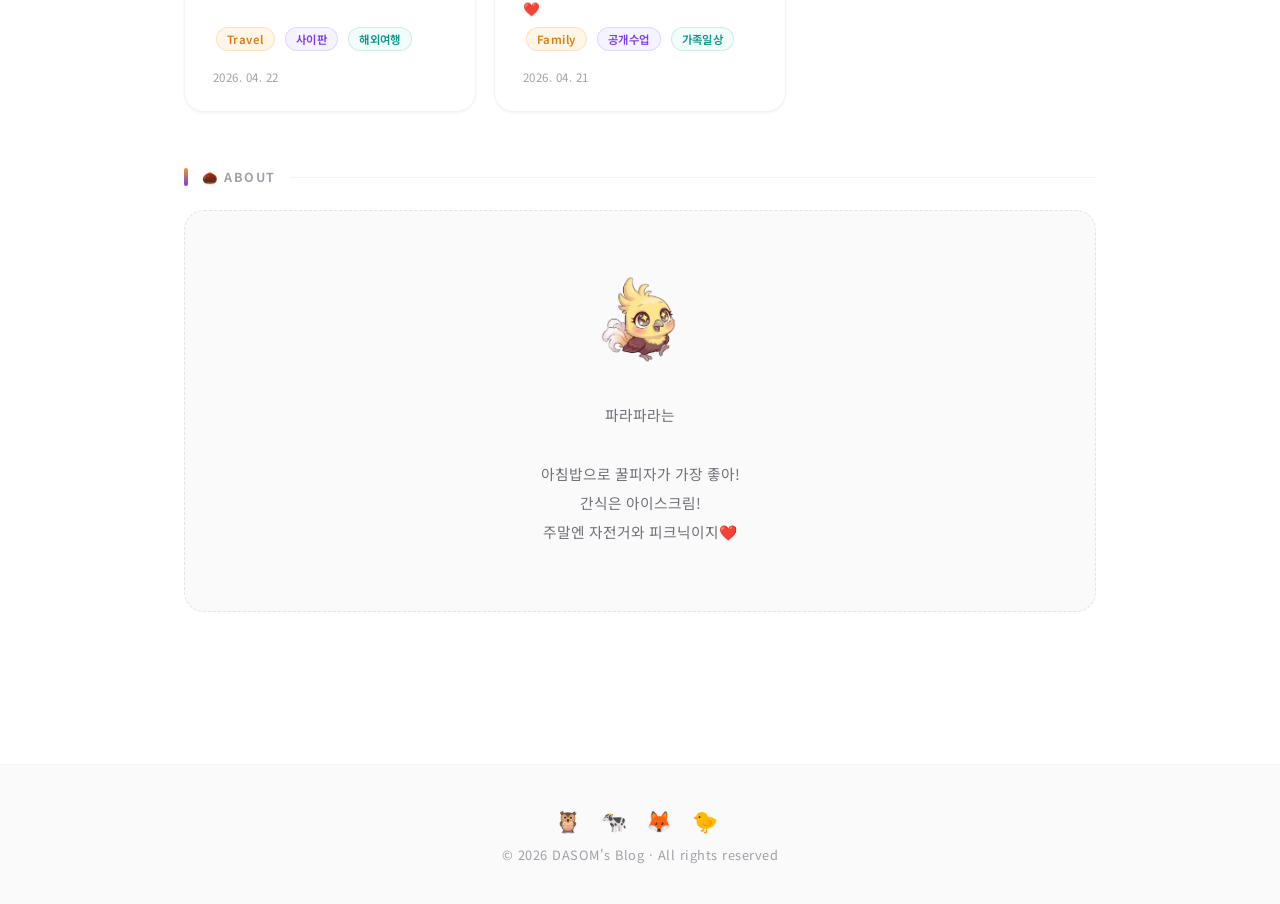
==== commit 5add24c3: "Add files via upload" ====
--- a/index.html
+++ b/index.html
@@ -83,13 +83,41 @@
     <!-- Recent Posts -->
     <div class="section-title">📌 최근 글</div>
     <div class="card-grid">
+      <a href="posts/daily-piano-market.html" style="text-decoration:none;color:inherit;">
+        <div class="card">
+          <div class="card-icon">🎹</div>
+          <h3>피아노 학원 마켓데이!</h3>
+          <p>어린이날 기념 마켓데이! 모은 도장으로 장난감 득템 🛍️ 내일부터 학교 6일 동안 안 가! 나이스!</p>
+          <div>
+            <span class="tag">Family</span>
+            <span class="tag">피아노학원</span>
+            <span class="tag">마켓데이</span>
+          </div>
+          <div class="card-date">2026. 04. 30</div>
+        </div>
+      </a>
+
+      <a href="posts/daily-jjajang.html" style="text-decoration:none;color:inherit;">
+        <div class="card">
+          <div class="card-icon">🍜</div>
+          <h3>오늘 급식은 짜장면!</h3>
+          <p>짜장면이 너무 맛있어서 두 그릇 반! 닭다리 양념은 노잼... 내가 제일 좋아하는 건 닭강정과 하와이안 피자 🍕</p>
+          <div>
+            <span class="tag">Family</span>
+            <span class="tag">급식</span>
+            <span class="tag">짜장면</span>
+          </div>
+          <div class="card-date">2026. 04. 29</div>
+        </div>
+      </a>
+
       <a href="posts/review-seoulland.html" style="text-decoration:none;color:inherit;">
         <div class="card">
           <div class="card-icon">🎢</div>
           <h3>서울랜드에 다녀왔어!</h3>
           <p>블랙홀 롤러코스터 맨 뒤 탑승! 다트 2발 명중에 빙글빙글 혼자 탑승 성공 🌀 총점 만점!</p>
           <div>
-            <span class="tag">Reviews</span>
+            <span class="tag">Family</span>
             <span class="tag">서울랜드</span>
             <span class="tag">가족나들이</span>
           </div>
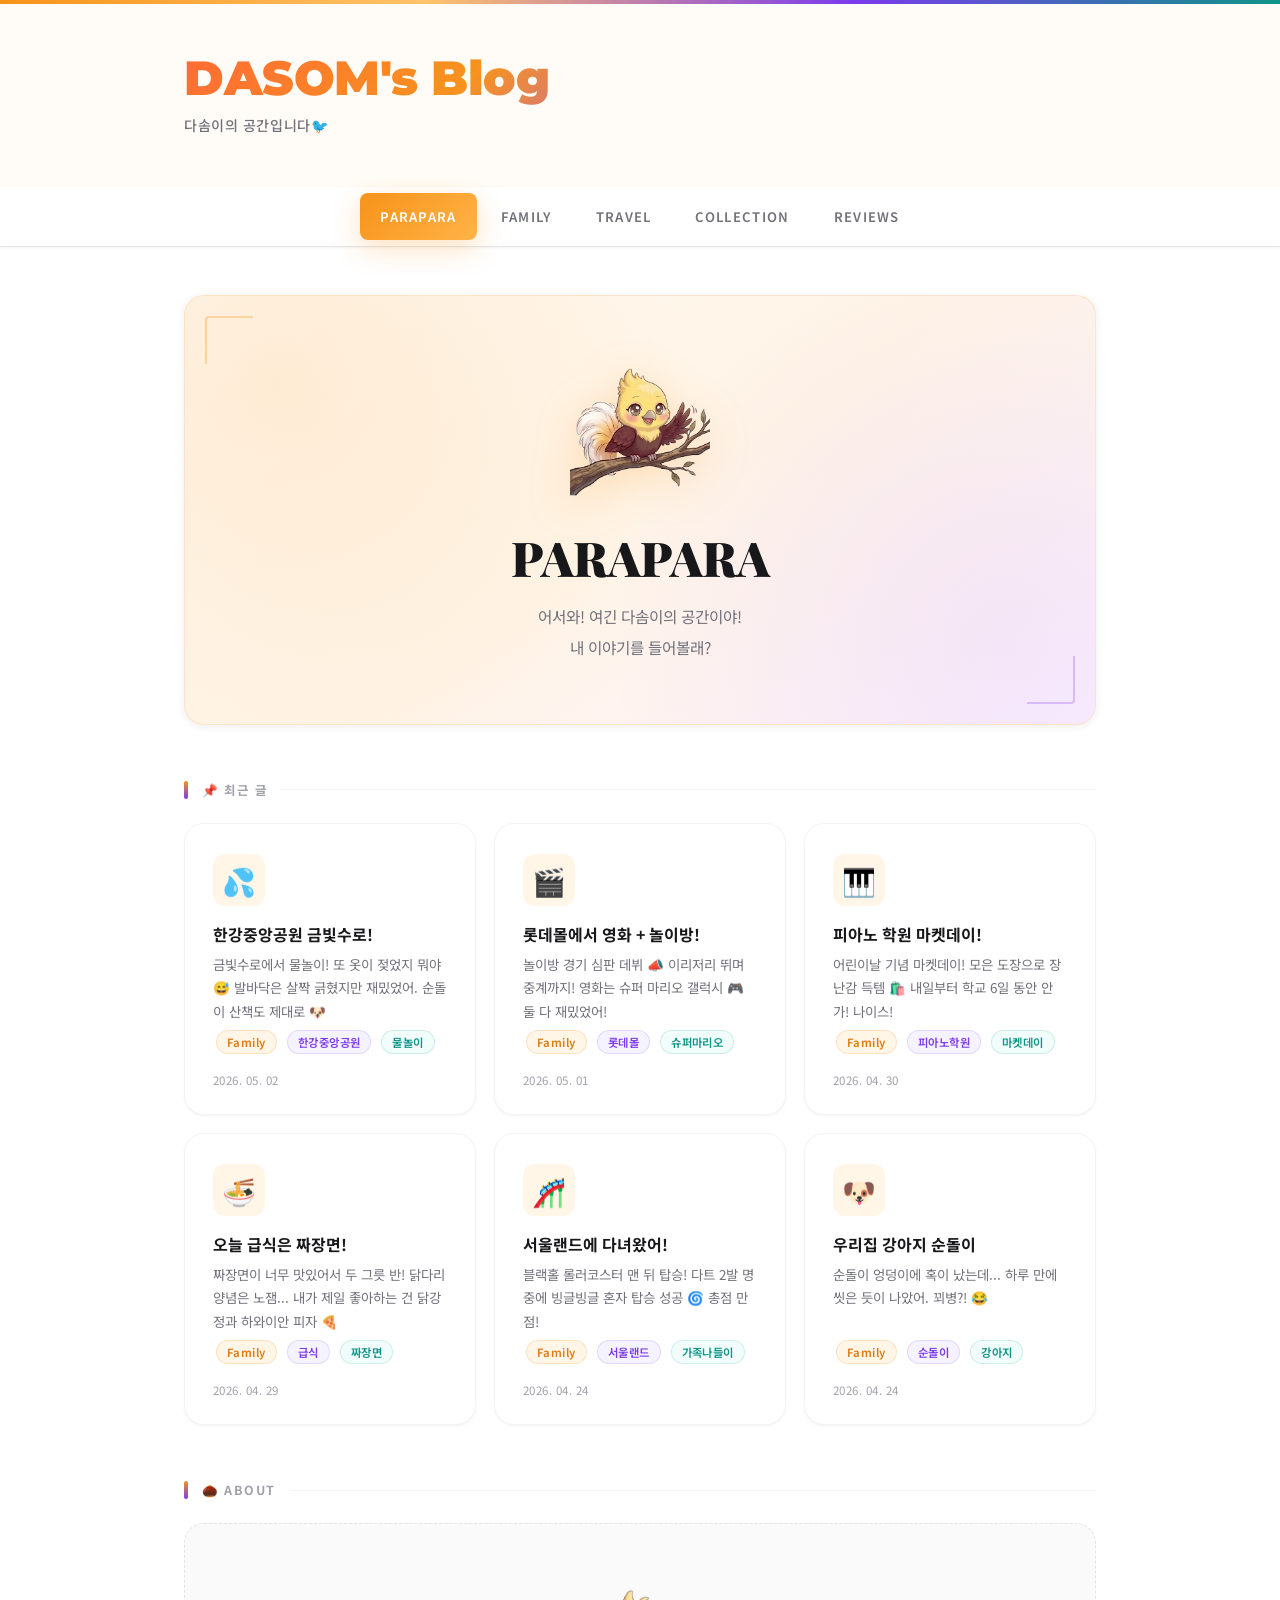
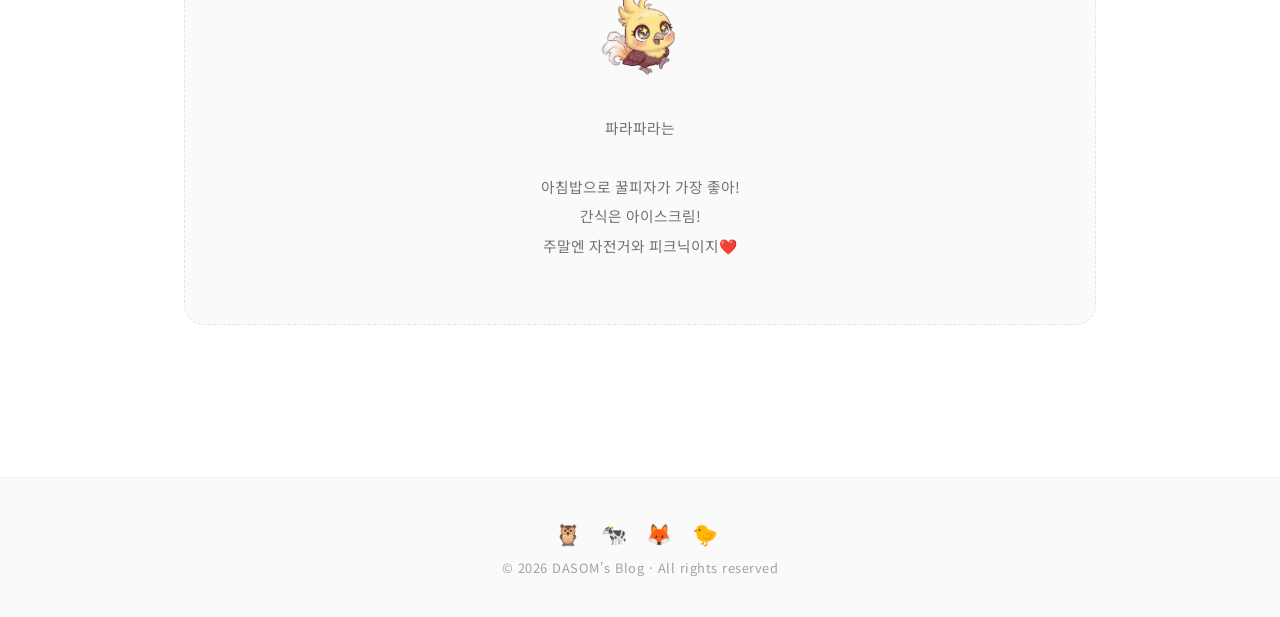
==== commit 4e331d7f: "Add files via upload" ====
--- a/index.html
+++ b/index.html
@@ -83,6 +83,34 @@
     <!-- Recent Posts -->
     <div class="section-title">📌 최근 글</div>
     <div class="card-grid">
+      <a href="posts/daily-hangang.html" style="text-decoration:none;color:inherit;">
+        <div class="card">
+          <div class="card-icon">💦</div>
+          <h3>한강중앙공원 금빛수로!</h3>
+          <p>금빛수로에서 물놀이! 또 옷이 젖었지 뭐야 😅 발바닥은 살짝 긁혔지만 재밌었어. 순돌이 산책도 제대로 🐶</p>
+          <div>
+            <span class="tag">Family</span>
+            <span class="tag">한강중앙공원</span>
+            <span class="tag">물놀이</span>
+          </div>
+          <div class="card-date">2026. 05. 02</div>
+        </div>
+      </a>
+
+      <a href="posts/daily-lottemall.html" style="text-decoration:none;color:inherit;">
+        <div class="card">
+          <div class="card-icon">🎬</div>
+          <h3>롯데몰에서 영화 + 놀이방!</h3>
+          <p>놀이방 경기 심판 데뷔 📣 이리저리 뛰며 중계까지! 영화는 슈퍼 마리오 갤럭시 🎮 둘 다 재밌었어!</p>
+          <div>
+            <span class="tag">Family</span>
+            <span class="tag">롯데몰</span>
+            <span class="tag">슈퍼마리오</span>
+          </div>
+          <div class="card-date">2026. 05. 01</div>
+        </div>
+      </a>
+
       <a href="posts/daily-piano-market.html" style="text-decoration:none;color:inherit;">
         <div class="card">
           <div class="card-icon">🎹</div>
@@ -139,64 +167,6 @@
         </div>
       </a>
 
-      <a href="posts/daily-park-bike.html" style="text-decoration:none;color:inherit;">
-        <div class="card">
-          <div class="card-icon">🚴</div>
-          <h3>공원서 소금쟁이 잡았어!</h3>
-          <p>소금쟁이 15마리 대작전! 김밥에 순대까지, 아빠랑 자전거 여행 + 루핑루이 득템 🎲</p>
-          <div>
-            <span class="tag">Family</span>
-            <span class="tag">소금쟁이</span>
-            <span class="tag">자전거여행</span>
-          </div>
-          <div class="card-date">2026. 04. 22</div>
-        </div>
-      </a>
-
-      <a href="posts/daily-grandparents.html" style="text-decoration:none;color:inherit;">
-        <div class="card">
-          <div class="card-icon">👴</div>
-          <h3>이모 할머니 할아버지를 뵈었다</h3>
-          <p>처음엔 노잼이었지만... 10만원 받고 기분 업! 스퀴시도 샀어 히히 😄</p>
-          <div>
-            <span class="tag">Family</span>
-            <span class="tag">가족일상</span>
-            <span class="tag">스퀴시</span>
-          </div>
-          <div class="card-date">2026. 04. 23</div>
-        </div>
-      </a>
-
-      <a href="posts/saipan-trip.html" style="text-decoration:none;color:inherit;">
-        <div class="card">
-          <div class="card-icon">🌴</div>
-          <h3>사이판 여행기</h3>
-          <p>2025년 사이판! 마나가하 섬, 노을, 물속 사진까지. 잊지 못할 여행의 기록 🌊</p>
-          <div>
-            <span class="tag">Travel</span>
-            <span class="tag">사이판</span>
-            <span class="tag">해외여행</span>
-          </div>
-          <div class="card-date">2026. 04. 22</div>
-        </div>
-      </a>
-
-      <a href="posts/daily-open-class.html" style="text-decoration:none;color:inherit;">
-        <div class="card">
-          <div class="card-icon">🏫</div>
-          <h3>오늘의 일상</h3>
-          <p>공개수업 날, 다른 사람의 마음을 헤아리는 법을 배웠어. 엄마 아빠랑 함께여서 좋았어! ❤️</p>
-          <div>
-            <span class="tag">Family</span>
-            <span class="tag">공개수업</span>
-            <span class="tag">가족일상</span>
-          </div>
-          <div class="card-date">2026. 04. 21</div>
-        </div>
-      </a>
-
-
-
     </div>
 
     <!-- About -->
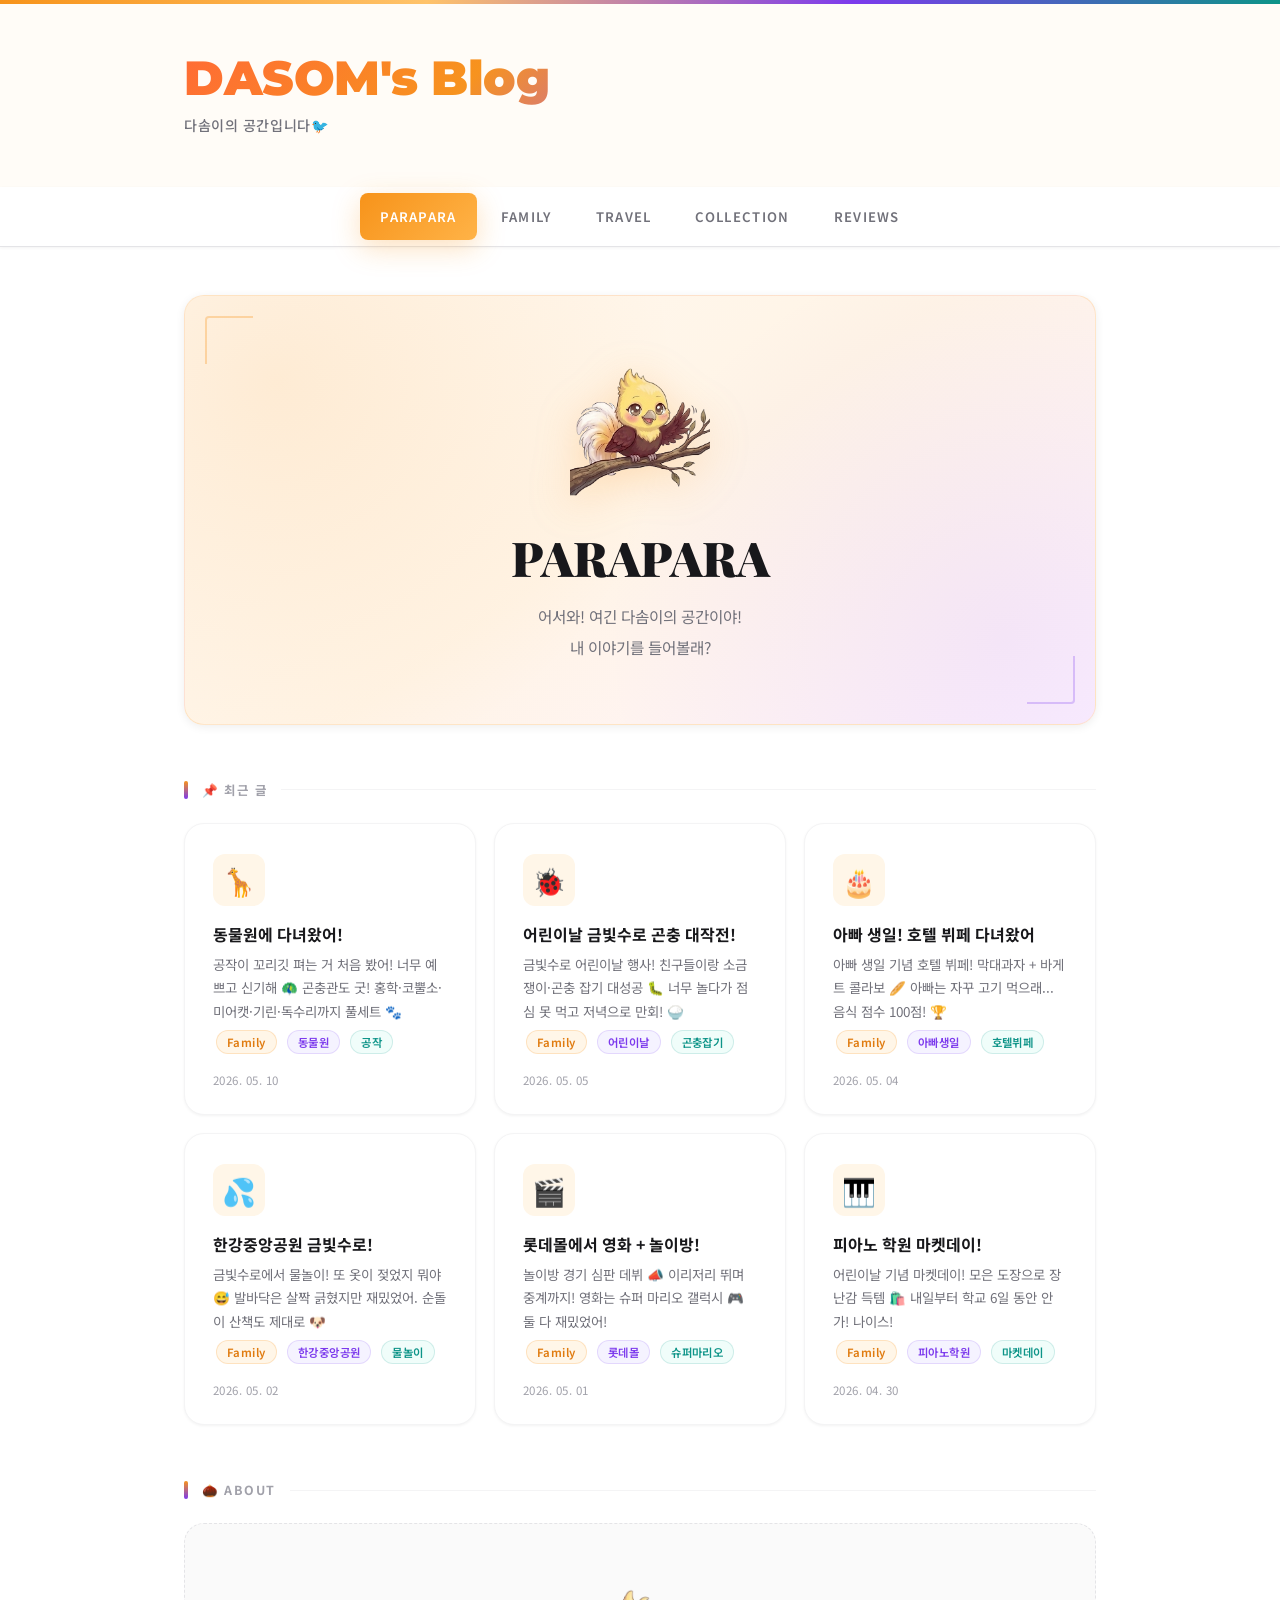
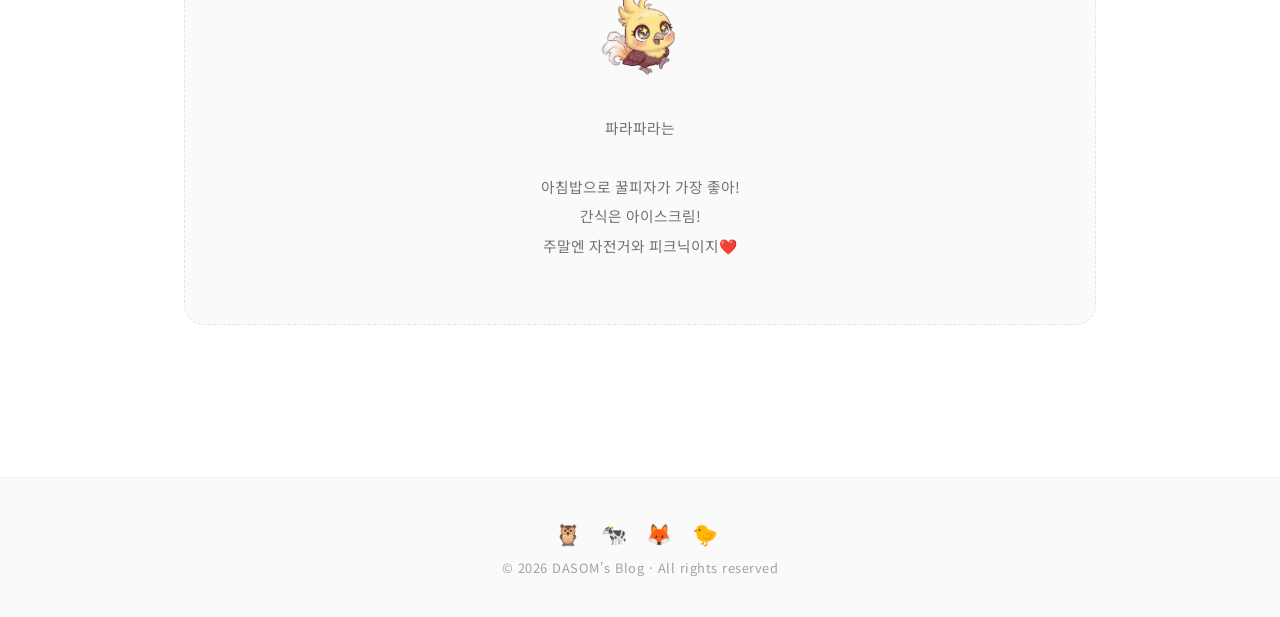
==== commit a784676a: "Add files via upload" ====
--- a/index.html
+++ b/index.html
@@ -83,6 +83,48 @@
     <!-- Recent Posts -->
     <div class="section-title">📌 최근 글</div>
     <div class="card-grid">
+      <a href="posts/daily-zoo.html" style="text-decoration:none;color:inherit;">
+        <div class="card">
+          <div class="card-icon">🦒</div>
+          <h3>동물원에 다녀왔어!</h3>
+          <p>공작이 꼬리깃 펴는 거 처음 봤어! 너무 예쁘고 신기해 🦚 곤충관도 굿! 홍학·코뿔소·미어캣·기린·독수리까지 풀세트 🐾</p>
+          <div>
+            <span class="tag">Family</span>
+            <span class="tag">동물원</span>
+            <span class="tag">공작</span>
+          </div>
+          <div class="card-date">2026. 05. 10</div>
+        </div>
+      </a>
+
+      <a href="posts/daily-childrens-day.html" style="text-decoration:none;color:inherit;">
+        <div class="card">
+          <div class="card-icon">🐞</div>
+          <h3>어린이날 금빛수로 곤충 대작전!</h3>
+          <p>금빛수로 어린이날 행사! 친구들이랑 소금쟁이·곤충 잡기 대성공 🐛 너무 놀다가 점심 못 먹고 저녁으로 만회! 🍚</p>
+          <div>
+            <span class="tag">Family</span>
+            <span class="tag">어린이날</span>
+            <span class="tag">곤충잡기</span>
+          </div>
+          <div class="card-date">2026. 05. 05</div>
+        </div>
+      </a>
+
+      <a href="posts/daily-dad-birthday.html" style="text-decoration:none;color:inherit;">
+        <div class="card">
+          <div class="card-icon">🎂</div>
+          <h3>아빠 생일! 호텔 뷔페 다녀왔어</h3>
+          <p>아빠 생일 기념 호텔 뷔페! 막대과자 + 바게트 콜라보 🥖 아빠는 자꾸 고기 먹으래... 음식 점수 100점! 🏆</p>
+          <div>
+            <span class="tag">Family</span>
+            <span class="tag">아빠생일</span>
+            <span class="tag">호텔뷔페</span>
+          </div>
+          <div class="card-date">2026. 05. 04</div>
+        </div>
+      </a>
+
       <a href="posts/daily-hangang.html" style="text-decoration:none;color:inherit;">
         <div class="card">
           <div class="card-icon">💦</div>
@@ -125,48 +167,6 @@
         </div>
       </a>
 
-      <a href="posts/daily-jjajang.html" style="text-decoration:none;color:inherit;">
-        <div class="card">
-          <div class="card-icon">🍜</div>
-          <h3>오늘 급식은 짜장면!</h3>
-          <p>짜장면이 너무 맛있어서 두 그릇 반! 닭다리 양념은 노잼... 내가 제일 좋아하는 건 닭강정과 하와이안 피자 🍕</p>
-          <div>
-            <span class="tag">Family</span>
-            <span class="tag">급식</span>
-            <span class="tag">짜장면</span>
-          </div>
-          <div class="card-date">2026. 04. 29</div>
-        </div>
-      </a>
-
-      <a href="posts/review-seoulland.html" style="text-decoration:none;color:inherit;">
-        <div class="card">
-          <div class="card-icon">🎢</div>
-          <h3>서울랜드에 다녀왔어!</h3>
-          <p>블랙홀 롤러코스터 맨 뒤 탑승! 다트 2발 명중에 빙글빙글 혼자 탑승 성공 🌀 총점 만점!</p>
-          <div>
-            <span class="tag">Family</span>
-            <span class="tag">서울랜드</span>
-            <span class="tag">가족나들이</span>
-          </div>
-          <div class="card-date">2026. 04. 24</div>
-        </div>
-      </a>
-
-      <a href="posts/daily-soonddol.html" style="text-decoration:none;color:inherit;">
-        <div class="card">
-          <div class="card-icon">🐶</div>
-          <h3>우리집 강아지 순돌이</h3>
-          <p>순돌이 엉덩이에 혹이 났는데... 하루 만에 씻은 듯이 나았어. 꾀병?! 😂</p>
-          <div>
-            <span class="tag">Family</span>
-            <span class="tag">순돌이</span>
-            <span class="tag">강아지</span>
-          </div>
-          <div class="card-date">2026. 04. 24</div>
-        </div>
-      </a>
-
     </div>
 
     <!-- About -->
